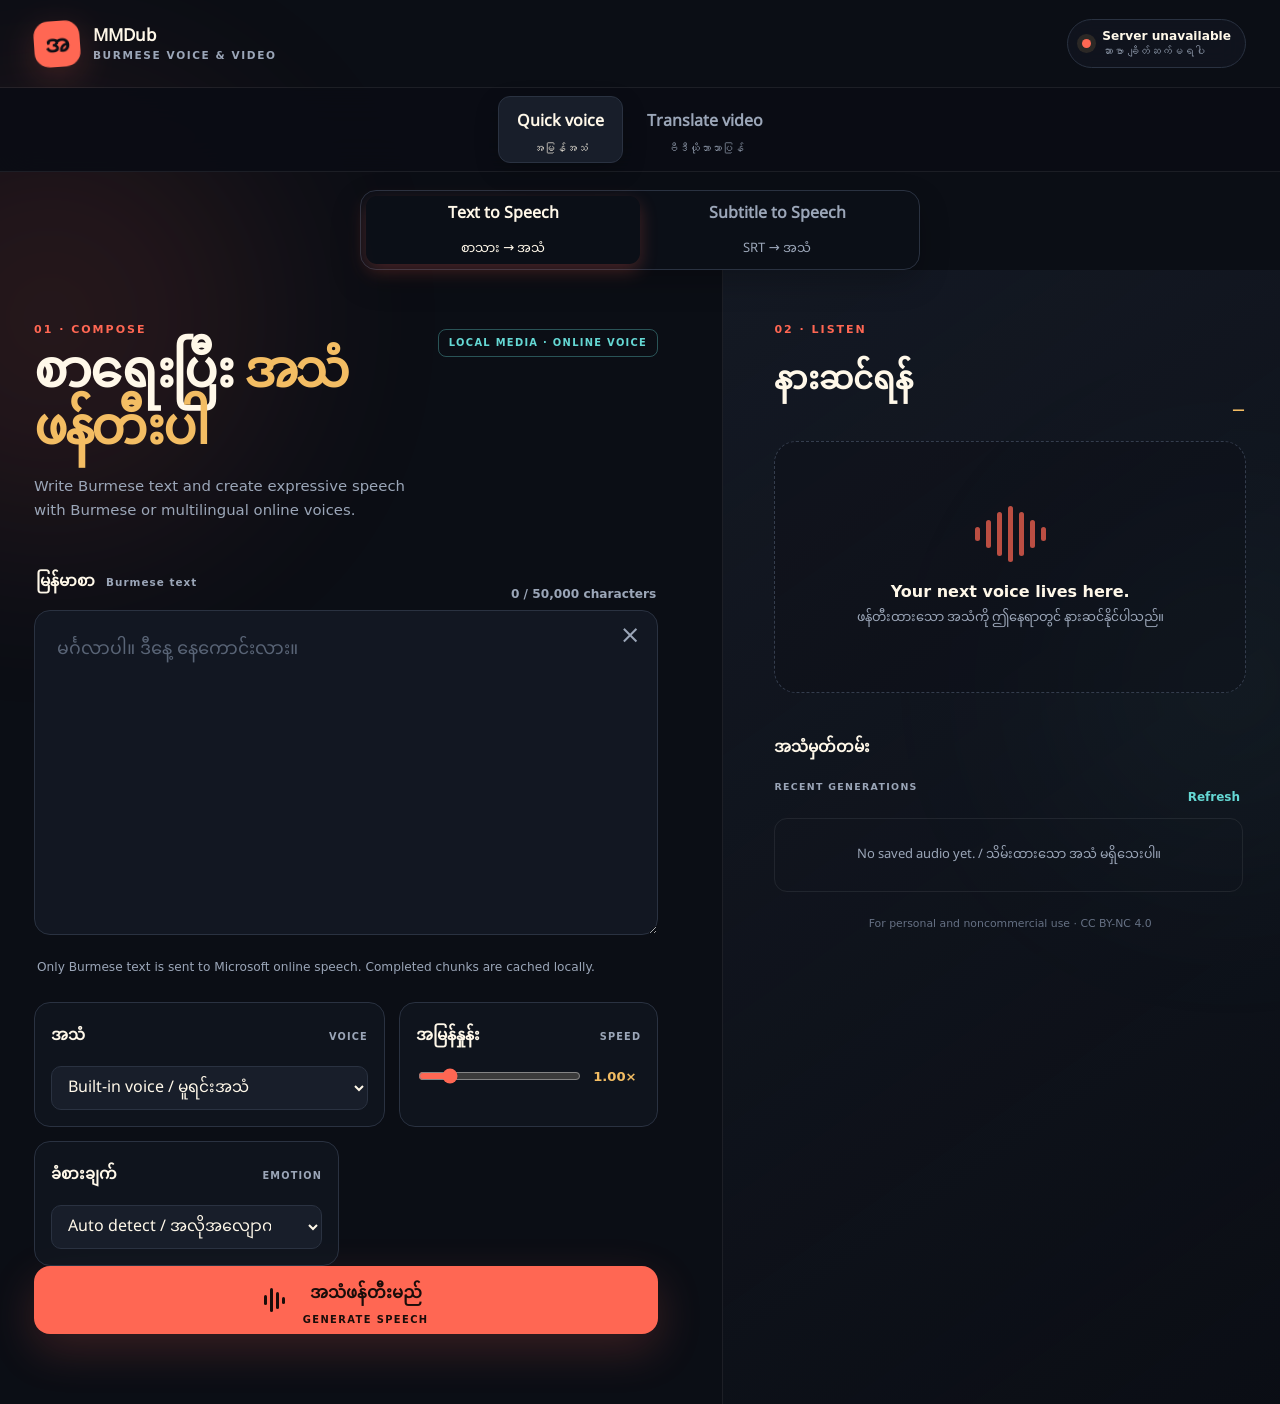
==== static/index.html @ 7c292649 "Add MMDub video workflow and completed export deletion" ====
<!doctype html>
<html lang="en">
<head>
  <meta charset="utf-8">
  <meta name="viewport" content="width=device-width, initial-scale=1">
  <meta name="description" content="MMDub: a private, local Burmese voice and video dubbing studio.">
  <title>MMDub · Burmese Voice & Video Studio</title>
  <link rel="icon" type="image/svg+xml" href="data:image/svg+xml,%3Csvg xmlns='http://www.w3.org/2000/svg' viewBox='0 0 64 64'%3E%3Crect width='64' height='64' rx='15' fill='%230d1018'/%3E%3Ccircle cx='32' cy='32' r='20' fill='%23ff6651'/%3E%3Cpath d='M22 32h4m4-10v20m6-15v10m6-7v4' stroke='%23fff7e8' stroke-width='4' stroke-linecap='round'/%3E%3C/svg%3E">
  <link rel="stylesheet" href="/static/styles.css">
  <script src="/static/app.js" defer></script>
</head>
<body>
  <div class="ambient ambient-a"></div>
  <div class="ambient ambient-b"></div>
  <header class="topbar">
    <a class="brand" href="/" aria-label="MMDub home">
      <span class="brand-mark" aria-hidden="true">အ</span>
      <span><strong>MMDub</strong><small>BURMESE VOICE &amp; VIDEO</small></span>
    </a>
    <div id="modelStatus" class="model-status" role="status" aria-live="polite">
      <span class="status-pulse"></span>
      <span><strong>Checking model</strong><small>မော်ဒယ် စစ်ဆေးနေသည်</small></span>
    </div>
  </header>

  <nav class="mode-tabs" aria-label="Studio mode">
    <button id="quickTab" class="active" type="button" aria-selected="true">Quick voice <small>အမြန်အသံ</small></button>
    <button id="videoTab" type="button" aria-selected="false">Translate video <small>ဗီဒီယိုဘာသာပြန်</small></button>
  </nav>

  <div id="voiceModeSwitch" class="voice-mode-switch" role="tablist" aria-label="Quick voice input mode">
    <button id="ttsModeButton" class="active" type="button" role="tab" aria-selected="true">Text to Speech <small>စာသား → အသံ</small></button>
    <button id="subtitleTab" type="button" role="tab" aria-selected="false">Subtitle to Speech <small>SRT → အသံ</small></button>
  </div>

  <main id="quickStudio" class="studio-view">
    <section id="runtimePanel" class="runtime-panel" hidden aria-live="polite">
      <div class="runtime-copy">
        <span class="runtime-symbol" aria-hidden="true">↓</span>
        <div>
          <strong id="runtimeTitle">Finish first-time setup</strong>
          <p id="runtimeMessage">Install the local GPU runtime and Burmese model. This only happens once.</p>
          <small id="runtimeProgress"></small>
        </div>
      </div>
      <button id="installRuntime" type="button">Finish setup / တပ်ဆင်မည်</button>
    </section>
    <section class="composer-panel" aria-labelledby="composeTitle">
      <div class="section-heading">
        <div>
          <p class="eyebrow">01 · COMPOSE</p>
          <h1 id="composeTitle">စာရေးပြီး <em>အသံဖန်တီးပါ</em></h1>
          <p>Write Burmese text and create expressive speech with Burmese or multilingual online voices.</p>
        </div>
        <span class="private-badge">LOCAL MEDIA · ONLINE VOICE</span>
      </div>

      <label class="field-label" for="ttsText">
        <span>မြန်မာစာ <small>Burmese text</small></span>
        <span id="textCount" class="count">0 / 50,000 characters</span>
      </label>
      <div class="text-shell">
        <textarea id="ttsText" rows="8" maxlength="50000" spellcheck="false" placeholder="မင်္ဂလာပါ။ ဒီနေ့ နေကောင်းလား။"></textarea>
        <button id="clearText" class="icon-button clear-button" type="button" title="Clear text" aria-label="Clear text">×</button>
      </div>
      <p id="textHint" class="field-hint">Only Burmese text is sent to Microsoft online speech. Completed chunks are cached locally.</p>

      <div class="control-grid">
        <div class="control-block voice-control">
          <div class="control-label"><span>အသံ</span><small>VOICE</small></div>
          <div class="select-row">
            <select id="voiceSelect" aria-label="Voice profile">
              <option value="">Built-in voice / မူရင်းအသံ</option>
            </select>
            <button id="deleteVoice" hidden type="button" disabled></button>
            <button id="manageStyles" hidden type="button" disabled></button>
            <button id="openVoiceDialog" hidden type="button"></button>
          </div>
        </div>

        <div class="control-block">
          <div class="control-label"><span>အမြန်နှုန်း</span><small>SPEED</small></div>
          <div class="range-row">
            <input id="speed" type="range" min="0.8" max="2" value="1" step="0.05" aria-label="Speech speed">
            <output id="speedValue" for="speed">1.00×</output>
          </div>
        </div>
      </div>
      <div id="quickAnalysis" class="quick-analysis" hidden aria-live="polite"></div>

      <div class="emotion-controls">
        <div class="control-block">
          <div class="control-label"><span>ခံစားချက်</span><small>EMOTION</small></div>
          <select id="quickEmotionMode" aria-label="Emotion mode">
            <option value="auto" selected>Auto detect / အလိုအလျောက်</option>
            <option value="off">Neutral / ပုံမှန်</option>
            <option value="manual">Choose style / ကိုယ်တိုင်ရွေး</option>
          </select>
        </div>
        <div id="quickStyleBlock" class="control-block" hidden>
          <div class="control-label"><span>ပြောဟန်</span><small>VOICE STYLE</small></div>
          <select id="quickStyle" aria-label="Voice style"></select>
        </div>
      </div>

      <fieldset class="quality-fieldset" hidden>
        <legend>အသံအရည်အသွေး <small>QUALITY</small></legend>
        <div class="segmented" role="radiogroup" aria-label="Generation quality">
          <label><input type="radio" name="quality" value="turbo"><span><b>Turbo</b><small>၂× render</small></span></label>
          <label><input type="radio" name="quality" value="fast"><span><b>Fast</b><small>မြန်</small></span></label>
          <label><input type="radio" name="quality" value="balanced" checked><span><b>Balanced</b><small>မျှတ</small></span></label>
          <label><input type="radio" name="quality" value="high"><span><b>High</b><small>အကောင်းဆုံး</small></span></label>
        </div>
      </fieldset>

      <button id="generateButton" class="generate-button" type="button">
        <span class="generate-icon" aria-hidden="true"><i></i><i></i><i></i><i></i></span>
        <span><strong>အသံဖန်တီးမည်</strong><small>GENERATE SPEECH</small></span>
      </button>
      <div id="generationProgress" class="progress-card" hidden aria-live="polite">
        <div class="progress-copy"><span id="progressMessage">Preparing…</span><strong id="progressPercent">0%</strong></div>
        <div class="progress-track"><span id="progressBar"></span></div>
      </div>
      <div id="formError" class="inline-error" hidden role="alert"></div>
    </section>

    <aside class="output-panel" aria-labelledby="outputTitle">
      <div class="output-head">
        <div><p class="eyebrow">02 · LISTEN</p><h2 id="outputTitle">နားဆင်ရန်</h2></div>
        <span id="outputDuration" class="duration">—</span>
      </div>

      <div id="emptyOutput" class="empty-output">
        <div class="empty-wave" aria-hidden="true"><i></i><i></i><i></i><i></i><i></i><i></i><i></i></div>
        <strong>Your next voice lives here.</strong>
        <span>ဖန်တီးထားသော အသံကို ဤနေရာတွင် နားဆင်နိုင်ပါသည်။</span>
      </div>

      <div id="currentOutput" class="current-output" hidden>
        <div class="now-playing">
          <span>NOW PLAYING</span>
          <strong id="currentVoice">Built-in voice</strong>
          <p id="currentText"></p>
        </div>
        <audio id="audioPlayer" controls preload="metadata"></audio>
        <a id="downloadCurrent" class="download-button" href="#" download>
          <span>Download WAV</span><small>WAV ဖိုင် သိမ်းမည်</small>
        </a>
      </div>

      <div class="library-head">
        <div><h3>အသံမှတ်တမ်း</h3><span>RECENT GENERATIONS</span></div>
        <button id="refreshLibrary" class="text-button" type="button">Refresh</button>
      </div>
      <div id="libraryList" class="library-list" aria-live="polite">
        <div class="library-empty">No saved audio yet. / သိမ်းထားသော အသံ မရှိသေးပါ။</div>
      </div>
      <p class="license-note">For personal and noncommercial use · CC BY-NC 4.0</p>
    </aside>
  </main>

  <section id="subtitleStudio" class="subtitle-studio studio-view" hidden>
    <section class="subtitle-input-panel" aria-labelledby="subtitleTitle">
      <div class="section-heading"><div><p class="eyebrow">SUBTITLE TO SPEECH</p><h1 id="subtitleTitle">SRT စာတန်းကို <em>အသံပြောင်းပါ</em></h1><p>Paste or import Burmese subtitles. The narration follows every cue's original timestamp.</p></div><span class="private-badge">SRT STAYS LOCAL</span></div>
      <label class="srt-upload" for="subtitleFile"><input id="subtitleFile" type="file" accept=".srt,application/x-subrip,text/plain"><strong>Import an SRT file</strong><small>UTF-8 · maximum 50 minutes</small></label>
      <label class="field-label" for="subtitleText"><span>SRT subtitles <small>စာတန်း</small></span><span id="subtitleCount" class="count">0 cues</span></label>
      <textarea id="subtitleText" rows="15" spellcheck="false" placeholder="1&#10;00:00:00,000 --> 00:00:03,000&#10;မင်္ဂလာပါ။"></textarea>
      <p class="field-hint">If narration is longer than its timestamp window, it is carefully sped up and listed as a timing warning.</p>
      <div class="subtitle-controls">
        <label>Voice<select id="subtitleVoice"></select></label>
        <label>Speed<input id="subtitleSpeed" type="number" min=".8" max="2" step=".05" value="1"></label>
        <label>Delivery<select id="subtitleEmotion"><option value="auto">Auto expressive</option><option value="off">Neutral</option><option value="manual">Choose style</option></select></label>
        <label id="subtitleStyleWrap" hidden>Style<select id="subtitleStyle"></select></label>
      </div>
      <div id="subtitleError" class="inline-error" hidden role="alert"></div>
      <button id="generateSubtitle" class="generate-button" type="button"><span class="generate-icon" aria-hidden="true"><i></i><i></i><i></i><i></i></span><span><strong>Generate timed narration</strong><small>SRT အချိန်အတိုင်း အသံဖန်တီးမည်</small></span></button>
    </section>
    <aside class="subtitle-output-panel" aria-labelledby="subtitleOutputTitle">
      <div class="output-head"><div><p class="eyebrow">TIMED OUTPUT</p><h2 id="subtitleOutputTitle">နားဆင်ရန်</h2></div><strong id="subtitleProgressPercent">0%</strong></div>
      <div id="subtitleEmpty" class="empty-output"><strong>Your synchronized narration appears here.</strong><span>အသံနှင့် SRT ဖိုင်ကို နားဆင်ပြီး သိမ်းနိုင်ပါသည်။</span></div>
      <div id="subtitleProgress" class="progress-card" hidden aria-live="polite"><div class="progress-copy"><span id="subtitleProgressMessage">Preparing…</span><strong id="subtitleProgressFraction">0 / 0</strong></div><div class="progress-track"><span id="subtitleProgressBar"></span></div></div>
      <div id="subtitleResult" class="current-output" hidden>
        <audio id="subtitleAudio" controls preload="metadata"></audio>
        <div id="subtitleWarnings" class="subtitle-warnings" hidden></div>
        <a id="downloadSubtitleAudio" class="download-button" href="#" download>Download timed WAV</a>
        <a id="downloadSubtitleSrt" class="secondary-button subtitle-download" href="#" download>Download original SRT</a>
      </div>
    </aside>
  </section>

  <section id="projectStudio" class="project-studio studio-view" hidden>
    <header class="project-toolbar">
      <div>
        <p class="eyebrow">LONG-FORM STUDIO</p>
        <h1>အသံရှည်ကို <em>တည်ငြိမ်စွာ</em> ဖန်တီးပါ</h1>
        <p>Build chapters, review the emotion map, and safely resume long renders.</p>
      </div>
      <div class="project-picker">
        <label for="projectSelect">Project / ပရောဂျက်</label>
        <div>
          <select id="projectSelect"><option value="">No project yet</option></select>
          <button id="newProject" class="primary-button" type="button">New</button>
          <button id="deleteProject" class="square-button muted-square" type="button" aria-label="Delete project" disabled>×</button>
        </div>
      </div>
    </header>

    <div id="projectEmpty" class="project-empty">
      <span class="empty-wave" aria-hidden="true"><i></i><i></i><i></i><i></i><i></i></span>
      <h2>Start a long-form narration</h2>
      <p>Create a project to organize chapters, emotion, and resumable rendering.</p>
      <button id="emptyNewProject" class="primary-button" type="button">Create project / ပရောဂျက်အသစ်</button>
    </div>

    <div id="projectWorkspace" class="project-workspace" hidden>
      <section class="script-workbench" aria-labelledby="scriptTitle">
        <div class="workbench-head">
          <div><p class="eyebrow">01 · SCRIPT</p><h2 id="scriptTitle">Chapters</h2></div>
          <span id="projectCount" class="count">0 / 50,000 syllables</span>
        </div>
        <label class="stacked-label">Project title
          <input id="projectTitle" maxlength="80">
        </label>
        <div class="project-settings">
          <label>Voice<select id="projectVoice"></select></label>
          <label>Delivery<select id="deliveryMode">
            <option value="consistent">Consistent narration</option>
            <option value="conversational">Conversational</option>
            <option value="dramatic">Dramatic</option>
          </select></label>
          <label>Quality<select id="projectQuality">
            <option value="turbo">Turbo · ~2× render</option>
            <option value="fast">Fast</option>
            <option value="balanced">Balanced</option>
            <option value="high">High</option>
          </select></label>
          <label>Speed<input id="projectSpeed" type="number" min=".8" max="2" step=".05" value="1"></label>
        </div>
        <label class="intensity-label">Emotion intensity <output id="intensityValue">35%</output>
          <input id="emotionIntensity" type="range" min="0" max="1" step=".05" value=".35">
        </label>
        <div id="chaptersEditor" class="chapters-editor"></div>
        <div class="chapter-actions">
          <button id="addChapter" class="secondary-button" type="button">+ Add chapter</button>
          <label class="secondary-button file-button">Import TXT<input id="projectFile" type="file" accept=".txt,text/plain"></label>
        </div>
        <div id="projectError" class="inline-error" hidden role="alert"></div>
        <div class="project-primary-actions">
          <button id="saveProject" class="secondary-button" type="button">Save draft</button>
          <button id="analyzeProject" class="primary-button" type="button">Analyze emotion / ခံစားချက်စစ်မည်</button>
        </div>
      </section>

      <aside class="performance-workbench" aria-labelledby="performanceTitle">
        <div class="workbench-head">
          <div><p class="eyebrow">02 · PERFORMANCE</p><h2 id="performanceTitle">Emotion map</h2></div>
          <span id="analyzerBadge" class="analyzer-badge">Not analyzed</span>
        </div>
        <div id="missingStyles" class="style-notice" hidden></div>
        <div id="segmentsList" class="segments-list">
          <div class="performance-empty">Analyze the script to preview how every sentence will be spoken.</div>
        </div>
        <section class="render-dock">
          <div class="render-summary">
            <span>ESTIMATED VOICE</span>
            <strong id="estimatedDuration">00:00</strong>
          </div>
          <button id="renderProject" class="generate-button" type="button">
            <span class="generate-icon" aria-hidden="true"><i></i><i></i><i></i><i></i></span>
            <span><strong>Render narration</strong><small>အသံရှည် ဖန်တီးမည်</small></span>
          </button>
          <div id="renderProgress" class="progress-card" hidden aria-live="polite">
            <div class="progress-copy"><span id="renderMessage">Preparing…</span><strong id="renderPercent">0%</strong></div>
            <div class="progress-track"><span id="renderBar"></span></div>
            <div class="render-controls">
              <button id="pauseRender" type="button">Pause</button>
              <button id="resumeRender" type="button" hidden>Resume</button>
              <button id="cancelRender" type="button">Cancel</button>
            </div>
          </div>
          <div id="renderResult" class="render-result" hidden>
            <audio id="projectAudio" controls preload="metadata"></audio>
            <a id="downloadProject" class="download-button" href="#" download>Download combined WAV</a>
            <div id="chapterDownloads" class="chapter-downloads"></div>
          </div>
        </section>
      </aside>
    </div>
  </section>

  <section id="videoStudio" class="video-studio studio-view" hidden>
    <header class="project-toolbar video-hero">
      <div><p class="eyebrow">ANY LANGUAGE → BURMESE</p><h1>Link, translate, and <em>keep 1× video</em></h1><p>Upload a video or paste a RedNote link. Available subtitles are reused; otherwise fast local transcription detects the language automatically.</p></div>
      <div class="privacy-stack"><span class="private-badge">VIDEO STAYS LOCAL</span><button id="openGeminiKeys" class="secondary-button" type="button">Translation keys</button></div>
    </header>

    <ol class="video-steps" aria-label="Dubbing workflow">
      <li data-step="source" class="active"><b>1</b><span>Source<small>Upload or RedNote</small></span></li>
      <li data-step="translation"><b>2</b><span>Translate<small>Review Burmese</small></span></li>
      <li data-step="voice"><b>3</b><span>Voice &amp; sync<small>Online Nilar or Thiha</small></span></li>
      <li data-step="complete"><b>4</b><span>Export<small>MP4 + captions</small></span></li>
    </ol>

    <div class="video-layout">
      <section class="video-source-card">
        <div class="workbench-head"><div><p class="eyebrow">SOURCE &amp; DELIVERY</p><h2>New dub</h2></div><span id="geminiBadge" class="analyzer-badge">Keys not set</span></div>
        <div class="source-mode-switch" role="tablist" aria-label="Video source">
          <button id="uploadSourceMode" class="active" type="button" role="tab" aria-selected="true">Upload file</button>
          <button id="rednoteSourceMode" type="button" role="tab" aria-selected="false">RedNote link</button>
        </div>
        <div id="uploadSourcePanel">
        <label id="videoDropZone" class="video-drop" for="videoFiles">
          <input id="videoFiles" type="file" accept="video/mp4,video/quicktime,video/x-matroska,video/webm,.mp4,.mov,.mkv,.webm" multiple>
          <span class="upload-glyph" aria-hidden="true">＋</span><strong>Choose or drop videos</strong><small>MP4, MOV, MKV, WebM · processed one at a time</small>
        </label>
        <div id="videoFileList" class="selected-videos"><span>No video selected.</span></div>
        </div>
        <div id="rednoteSourcePanel" class="rednote-source" hidden>
          <label>RedNote / Xiaohongshu share link<input id="rednoteUrl" type="text" inputmode="url" placeholder="Paste the link or the complete copied share message" autocomplete="off"></label>
          <div class="rednote-quality"><strong>Best available quality</strong><span>H.264 MP4 preferred · interrupted downloads resume</span></div>
          <label class="permission-check"><input id="rednotePermission" type="checkbox"><span>I have permission to download and repurpose this video.</span></label>
          <p class="field-hint">You can paste the entire message from RedNote’s Share button. The link is encrypted for resume. The app tries anonymous access, then your signed-in Chrome or Edge session without copying browser cookies.</p>
        </div>
        <fieldset class="translation-choice">
          <legend>How should the Burmese translation be added?</legend>
          <label><input type="radio" name="videoTranslationMode" value="manual" checked><span><strong>Manual SRT</strong><small>Fastest handoff · copy transcript and import your translation</small></span></label>
          <label><input type="radio" name="videoTranslationMode" value="gemini"><span><strong>Gemini automatic</strong><small>Send transcript text to your saved Gemini key</small></span></label>
        </fieldset>
        <div class="video-settings-grid">
          <label>Voice<select id="videoVoice"></select></label>
          <label hidden>Quality<select id="videoQuality"><option value="balanced">Online</option></select></label>
          <label>Speech speed<input id="videoSpeed" type="number" min=".8" max="2" step=".05" value="1"></label>
          <label>Delivery<select id="videoDelivery"><option value="consistent">Consistent narration</option><option value="conversational">Conversational</option><option value="dramatic">Dramatic</option></select></label>
          <label>Output frame<select id="videoRatio"><option value="original">Original</option><option value="16:9">16:9 landscape</option><option value="9:16">9:16 vertical</option><option value="1:1">1:1 square</option></select></label>
          <label>Framing<select id="videoFill"><option value="fit">Fit · keep everything</option><option value="fill">Fill · crop edges</option></select></label>
          <label class="check-setting"><input id="mirrorOnImport" type="checkbox" checked><span>Mirror horizontally before review<small>Preview and export orientation; original file stays intact.</small></span></label>
        </div>
        <div class="video-experience-row">
          <p><strong>Natural spoken Burmese</strong><small>Manual SRT is private and fastest; Gemini can optionally adapt conversation, explanation, news, or storytelling.</small></p>
          <label class="sound-toggle"><input id="completionSound" type="checkbox" checked><span>Completion sound<small>Review + export alerts</small></span></label>
        </div>
        <details class="video-note"><summary>How privacy and online voice work</summary><p>Video and source audio stay on this computer. Manual SRT mode sends no transcript anywhere. Gemini mode sends transcript text to Gemini. After approval, only Burmese narration text is sent to Microsoft online speech.</p></details>
        <div id="videoError" class="inline-error" hidden role="alert"></div>
        <button id="startVideoDub" class="generate-button" type="button"><span class="generate-icon" aria-hidden="true"><i></i><i></i><i></i><i></i></span><span><strong>Translate videos</strong><small>စာတန်းထုတ်ပြီး ဘာသာပြန်မည်</small></span></button>
      </section>

      <section class="video-work-card">
        <div class="workbench-head"><div><p class="eyebrow">QUEUE &amp; REVIEW</p><h2>Your videos</h2><p id="videoQueueSummary" class="muted">Downloads and transcription can run in parallel.</p></div><select id="videoJobSelect"><option value="">No jobs yet</option></select></div>
        <div id="videoEmpty" class="performance-empty">Upload a video to begin. You can leave the studio open while the queue works.</div>
        <div id="videoJobView" hidden>
          <div class="video-job-head"><div><span id="videoJobState">WAITING</span><h3 id="videoJobTitle">Video</h3></div><strong id="videoJobPercent">0%</strong></div>
          <div class="progress-track"><span id="videoJobBar"></span></div>
          <p id="videoJobMessage" class="field-hint"></p>
          <section id="videoFailure" class="video-failure" hidden role="alert" aria-labelledby="videoFailureTitle">
            <div class="failure-mark" aria-hidden="true">!</div>
            <div><p class="eyebrow">EXPORT NEEDS ATTENTION</p><h3 id="videoFailureTitle">Export could not finish</h3><p id="videoFailureMessage"></p><small>Your transcript, Burmese translation, narration clips, and edit settings remain saved.</small></div>
          </section>
          <div id="videoActivity" class="video-activity" hidden aria-live="polite" aria-busy="true">
            <div class="activity-head"><span class="activity-spinner" aria-hidden="true"></span><div><strong id="videoActivityTitle">Working on your video</strong><small id="videoElapsed">Elapsed 0:00</small></div></div>
            <div class="activity-stages" aria-label="Processing stages"><span data-activity-stage="download">Download</span><span data-activity-stage="transcription">Source transcript</span><span data-activity-stage="translation">Burmese translation</span><span data-activity-stage="voice">Voice generation</span><span data-activity-stage="smart_sync">Fixed timing · video 1×</span></div>
            <div id="videoLiveSegments" class="live-segments"></div>
          </div>
          <div id="videoActiveActions" class="recovery-actions" hidden><button id="pauseVideo" class="secondary-button" type="button">Pause after this step</button><button id="cancelVideo" class="secondary-button" type="button">Cancel</button></div>
          <div id="videoRecovery" class="recovery-actions" hidden><button id="retryVideo" class="primary-button" type="button">Retry / Resume</button><button id="deleteVideo" class="secondary-button" type="button">Delete</button></div>
          <section id="manualTranslation" class="manual-translation" hidden aria-labelledby="manualTranslationTitle">
            <div class="manual-heading"><div><p class="eyebrow">TRANSLATION HANDOFF</p><h3 id="manualTranslationTitle">Add your Burmese SRT</h3><p>The source timestamps are the sync contract. Translate the text, keep every cue number, then paste or import the completed SRT.</p></div><span id="manualExpected" class="count">0 cues</span></div>
            <div class="transcript-actions">
              <button id="copySourceTranscript" class="secondary-button" type="button">Copy numbered transcript</button>
              <button id="copySourceSrt" class="secondary-button" type="button">Copy SRT template</button>
              <a id="downloadSourceSrt" class="secondary-button" href="#" download>Download source SRT</a>
            </div>
            <div class="manual-import">
              <label class="file-button secondary-button">Choose Burmese SRT<input id="manualSrtFile" type="file" accept=".srt,application/x-subrip,text/plain"></label>
              <label for="manualSrtText">Paste translated Burmese SRT</label>
              <textarea id="manualSrtText" spellcheck="false" placeholder="1&#10;00:00:00,000 --> 00:00:03,200&#10;မြန်မာဘာသာပြန်စာ…"></textarea>
              <div class="manual-validation"><span id="manualSrtCount">0 cues found</span><span id="manualSrtStatus">Waiting for SRT</span></div>
              <div id="manualSrtError" class="inline-error" hidden role="alert"></div>
              <button id="importManualSrt" class="primary-button" type="button">Import SRT &amp; open editor</button>
            </div>
            <button id="switchManual" class="text-button" type="button" hidden>Continue with manual SRT</button>
          </section>
          <div id="videoReview" hidden>
            <div class="review-heading"><div><h3>Scene editor</h3><p>Preview and adjust picture, translation, delivery, captions, and ambience before export.</p></div><div class="review-heading-actions"><button id="replaceWithSrt" class="secondary-button" type="button">Replace with SRT</button><span id="videoSegmentCount" class="count"></span></div></div>
            <div class="editor-toolbar" role="toolbar" aria-label="Editor actions">
              <button id="editorUndo" type="button">Undo</button><button id="editorRedo" type="button">Redo</button>
              <button id="previewTimeline" type="button">Preview all</button><button id="addCaptionCue" type="button">Add timed sentence</button><span id="editSaveState" role="status">Saved</span>
            </div>
            <div class="editor-preview"><video id="sourcePreview" controls preload="metadata"></video><div id="blurPreview" class="blur-preview" tabindex="0" aria-label="Original subtitle blur region"></div><div id="captionPreview" class="caption-preview" tabindex="0"><span class="caption-burmese"></span><span class="caption-original"></span></div></div>
            <div id="sceneTimeline" class="scene-timeline" aria-live="polite"><span class="timeline-range"></span><strong>Select a scene to inspect its cue</strong></div>
            <div class="mix-settings">
              <input id="captionBurn" type="checkbox" hidden aria-hidden="true">
              <label><input id="mirrorHorizontal" type="checkbox"> Mirror picture left to right</label>
              <label>One voice for this video <select id="reviewVideoVoice"></select></label>
              <label>Original ambience <input id="originalAudioVolume" type="range" min="0" max="1" step=".05" value=".12"><output id="originalAudioValue">12%</output></label>
              <label><input id="audioDucking" type="checkbox" checked> Duck under narration</label>
              <label>Myanmar font <select id="captionFont"><option value="Noto Sans Myanmar">Noto Sans Myanmar</option><option value="Padauk">Padauk</option><option value="Pyidaungsu">Pyidaungsu</option><option value="TharLon">TharLon</option><option value="Myanmar Sans Pro">Myanmar Sans Pro</option></select></label>
              <label>Font size <span class="inline-control"><input id="captionSize" type="range" min="20" max="120" step="1" value="44"><output id="captionSizeValue">44</output></span></label>
              <label>Text color <input id="captionColor" type="color" value="#ffffff"></label>
              <label>Subtitle length <select id="captionSplit"><option value="short">Short · recommended</option><option value="balanced">Medium</option><option value="full">Full sentence</option></select><small>Only changes caption cards, not narration.</small></label>
              <label>Position <select id="captionPosition"><option value="lower">Lower safe area</option><option value="center">Center</option><option value="upper">Upper safe area</option><option value="custom">Custom position</option></select></label>
              <label>X position <input id="captionX" type="range" min=".05" max=".95" step=".01" value=".5"></label>
              <label>Y position <input id="captionY" type="range" min=".05" max=".95" step=".01" value=".9"></label>
            </div>
            <fieldset class="export-mode-picker">
              <legend>Choose what to export</legend>
              <label><input type="radio" name="videoExportMode" value="voiceover_captions" checked><span><strong>Voice-over + captions</strong><small>Burmese narration, quiet ambience, and styled subtitles</small></span></label>
              <label><input type="radio" name="videoExportMode" value="voiceover_only"><span><strong>Voice-over only</strong><small>Narration and ambience without burned subtitles</small></span></label>
              <label><input type="radio" name="videoExportMode" value="subtitles_only"><span><strong>Subtitles only</strong><small>Keep original audio and skip online voice generation</small></span></label>
            </fieldset>
            <div id="exportCheckpoint" class="export-checkpoint" hidden aria-live="polite"></div>
            <section class="blur-controls" aria-labelledby="blurTitle">
              <div><p class="eyebrow">ORIGINAL SUBTITLE</p><h3 id="blurTitle">Blur source captions</h3><span id="blurConfidence" class="field-hint">Detection pending</span></div>
              <label><input id="blurEnabled" type="checkbox"> Enable blur</label>
              <label>X <input id="blurX" type="number" min="0" max="1" step=".01"></label>
              <label>Y <input id="blurY" type="number" min="0" max="1" step=".01"></label>
              <label>Width <input id="blurWidth" type="number" min=".02" max="1" step=".01"></label>
              <label>Height <input id="blurHeight" type="number" min=".02" max="1" step=".01"></label>
              <label>Strength <input id="blurStrength" type="range" min="2" max="40" step="1"></label>
              <button id="redetectBlur" type="button">Detect again</button>
            </section>
            <div id="videoSegments" class="video-segments"></div>
            <button id="renderVideo" class="generate-button" type="button"><span class="generate-icon" aria-hidden="true"><i></i><i></i><i></i><i></i></span><span><strong>Export approved video</strong><small>အသံဖန်တီးပြီး ပုံနှင့်ညှိမည်</small></span></button>
          </div>
          <div id="videoResult" class="video-result" hidden>
            <video id="dubbedVideo" controls preload="metadata"></video>
            <div class="video-result-actions">
              <button id="editAgain" class="secondary-button" type="button">Edit again</button>
              <a id="downloadDubbedVideo" class="download-button" href="#" download>Download Burmese MP4</a>
              <button id="deleteCompletedVideo" class="danger-button" type="button">Delete video</button>
            </div>
            <p class="field-hint">Delete removes this finished video, its source file, previews, subtitles, and local project data. Download anything you want to keep first.</p>
            <div class="artifact-links"><a data-artifact="audio" href="#">Narration WAV</a><a data-artifact="burmese" href="#">Burmese TXT</a><a data-artifact="english" href="#">Source transcript</a><a data-artifact="srt" href="#">Burmese SRT</a><a data-artifact="plan" href="#">Sync plan</a></div>
          </div>
        </div>
      </section>
    </div>
  </section>

  <section id="batchStudio" class="batch-studio studio-view" hidden>
    <header class="project-toolbar">
      <div><p class="eyebrow">VIDEO VOICEOVER QUEUE</p><h1>ဗီဒီယိုများအတွက် <em>အသံတန်းစီ</em></h1><p>Add many scripts, assign a voice to each, and let the GPU render them one at a time.</p></div>
      <button id="newBatch" class="primary-button" type="button">+ New batch</button>
    </header>
    <div class="batch-layout">
      <section class="script-workbench">
        <div class="workbench-head"><div><p class="eyebrow">01 · ADD SCRIPTS</p><h2>Video list</h2></div><span id="batchCount" class="count">0 videos</span></div>
        <label class="stacked-label">Batch title<input id="batchTitle" maxlength="80" value="My video voiceovers"></label>
        <div class="batch-imports">
          <label class="secondary-button file-button">Add TXT files<input id="batchFiles" type="file" accept=".txt,text/plain" multiple></label>
          <label class="secondary-button file-button">Import CSV<input id="batchCsv" type="file" accept=".csv,text/csv"></label>
          <button id="addBatchItem" class="secondary-button" type="button">+ Blank script</button>
        </div>
        <p class="field-hint">CSV columns: video_name, script, voice, speed, quality, delivery</p>
        <div id="batchItems" class="batch-items"></div>
        <div id="batchError" class="inline-error" hidden role="alert"></div>
        <button id="startBatch" class="generate-button" type="button"><span class="generate-icon"><i></i><i></i><i></i><i></i></span><span><strong>Start batch</strong><small>တစ်ခုပြီးတစ်ခု ဖန်တီးမည်</small></span></button>
      </section>
      <aside class="performance-workbench">
        <div class="workbench-head"><div><p class="eyebrow">02 · QUEUE</p><h2>Progress</h2></div><select id="batchSelect"><option value="">Recent batches</option></select></div>
        <div id="batchEmpty" class="performance-empty">Add scripts or choose a recent batch.</div>
        <div id="batchProgress" hidden>
          <div class="render-summary"><span id="batchState">WAITING</span><strong id="batchFraction">0 / 0</strong></div>
          <div class="progress-track"><span id="batchBar"></span></div>
          <p id="batchMessage" class="field-hint"></p>
          <div class="render-controls"><button id="pauseBatch" type="button">Pause</button><button id="resumeBatch" type="button">Resume</button><button id="cancelBatch" type="button">Cancel</button><button id="retryBatch" type="button">Retry failed</button></div>
          <div id="batchResults" class="batch-results"></div>
          <a id="downloadBatch" class="download-button" href="#" download>Download completed WAVs (.zip)</a>
        </div>
      </aside>
    </div>
  </section>

  <dialog id="voiceDialog">
    <form id="voiceForm" method="dialog">
      <div class="dialog-head">
        <div><p class="eyebrow">VOICE PROFILE</p><h2>ကိုယ်ပိုင်အသံ ထည့်မည်</h2><p>Add a 3–5 second voice reference and its exact Burmese transcript.</p></div>
        <button id="closeVoiceDialog" class="icon-button" type="button" aria-label="Close">×</button>
      </div>

      <label class="stacked-label">Profile name / အသံအမည်
        <input id="voiceName" name="name" maxlength="40" required placeholder="My voice">
      </label>
      <label class="stacked-label">Exact transcript / ပြောထားသော စာသားအတိအကျ
        <textarea id="voiceTranscript" name="transcript" rows="3" required placeholder="ကျွန်တော် မောင်မောင်ပါ။"></textarea>
      </label>

      <div class="audio-source-tabs" role="tablist" aria-label="Reference audio source">
        <button id="uploadTab" class="active" type="button" role="tab" aria-selected="true">Upload WAV</button>
        <button id="recordTab" type="button" role="tab" aria-selected="false">Record microphone</button>
      </div>
      <div id="uploadPanel" class="audio-panel">
        <label class="drop-zone" for="voiceFile">
          <input id="voiceFile" type="file" accept="audio/wav,.wav">
          <span class="upload-glyph">＋</span>
          <strong id="fileLabel">Choose a WAV file</strong>
          <small>Mono or stereo · up to 15 seconds · 20 MB</small>
        </label>
      </div>
      <div id="recordPanel" class="audio-panel" hidden>
        <button id="recordButton" class="record-button" type="button"><span></span><b>Start recording</b></button>
        <div class="record-info"><strong id="recordTimer">00:00</strong><span id="recordState">Microphone stays on this device.</span></div>
        <audio id="recordPreview" controls hidden></audio>
      </div>

      <label class="consent-row"><input id="voiceConsent" type="checkbox" required><span>I have permission to use this voice. / ဤအသံကို အသုံးပြုရန် ခွင့်ပြုချက်ရှိပါသည်။</span></label>
      <div id="voiceError" class="inline-error" hidden role="alert"></div>
      <div class="dialog-actions">
        <button id="cancelVoice" class="secondary-button" type="button">Cancel</button>
        <button id="saveVoice" class="primary-button" type="submit">Save voice / အသံသိမ်းမည်</button>
      </div>
    </form>
  </dialog>

  <dialog id="styleDialog">
    <form id="styleForm" method="dialog">
      <div class="dialog-head">
        <div><p class="eyebrow">VOICE EMOTIONS</p><h2>Emotion style clips</h2><p>Record the same voice speaking naturally in each style. Neutral is already saved.</p></div>
        <button id="closeStyleDialog" class="icon-button" type="button" aria-label="Close">×</button>
      </div>
      <div id="savedStyles" class="saved-styles"></div>
      <label class="stacked-label">Style / ပြောဟန်
        <select id="styleName">
          <option value="warm">Warm</option><option value="happy">Happy</option>
          <option value="sad">Sad</option><option value="angry">Angry</option>
          <option value="excited">Excited</option><option value="serious">Serious</option>
          <option value="inquisitive">Inquisitive</option>
        </select>
      </label>
      <label class="stacked-label">Exact transcript
        <textarea id="styleTranscript" rows="3" required></textarea>
      </label>
      <label class="drop-zone compact-drop" for="styleFile">
        <input id="styleFile" type="file" accept="audio/wav,.wav">
        <span class="upload-glyph">＋</span><strong id="styleFileLabel">Choose a 3–5 second WAV</strong>
        <small>Up to 15 seconds · 20 MB</small>
      </label>
      <div class="style-record-row">
        <button id="styleRecord" class="record-button" type="button"><span></span><b>Record instead</b></button>
        <strong id="styleRecordTimer">00:00</strong>
      </div>
      <audio id="stylePreview" controls hidden></audio>
      <div id="styleError" class="inline-error" hidden role="alert"></div>
      <div class="dialog-actions">
        <button id="cancelStyle" class="secondary-button" type="button">Cancel</button>
        <button id="saveStyle" class="primary-button" type="submit">Save style</button>
      </div>
    </form>
  </dialog>

  <dialog id="projectDialog">
    <form id="projectForm" method="dialog">
      <div class="dialog-head">
        <div><p class="eyebrow">NEW PROJECT</p><h2>Start a narration</h2></div>
        <button id="closeProjectDialog" class="icon-button" type="button" aria-label="Close">×</button>
      </div>
      <label class="stacked-label">Project title<input id="newProjectTitle" maxlength="80" required value="My narration"></label>
      <label class="stacked-label">First chapter text<textarea id="newProjectText" rows="7" required placeholder="မြန်မာစာကို ဤနေရာတွင် ထည့်ပါ။"></textarea></label>
      <div id="newProjectError" class="inline-error" hidden role="alert"></div>
      <div class="dialog-actions">
        <button id="cancelProject" class="secondary-button" type="button">Cancel</button>
        <button class="primary-button" type="submit">Create project</button>
      </div>
    </form>
  </dialog>

  <dialog id="geminiDialog">
    <form id="geminiForm" method="dialog">
      <div class="dialog-head"><div><p class="eyebrow">TRANSLATION ACCESS</p><h2>Gemini API keys</h2><p>Keep one key per line. Keys are encrypted for your Windows account and automatically rotate if a key or model fails.</p></div><button id="closeGeminiDialog" class="icon-button" type="button" aria-label="Close">×</button></div>
      <div id="savedKeyStatus" class="key-status">No keys saved.</div>
      <label class="stacked-label">Add or replace keys<textarea id="geminiKeys" rows="7" spellcheck="false" autocomplete="off" placeholder="Paste one key per line"></textarea></label>
      <p class="field-hint">The studio never displays a saved key again. Saving replaces the current encrypted pool.</p>
      <div id="geminiError" class="inline-error" hidden role="alert"></div>
      <div class="dialog-actions"><button id="clearGeminiKeys" class="secondary-button" type="button">Remove saved keys</button><button id="testGeminiKeys" class="secondary-button" type="button">Test saved keys</button><button id="saveGeminiKeys" class="primary-button" type="submit">Encrypt &amp; save</button></div>
    </form>
  </dialog>

  <dialog id="captionCueDialog">
    <form id="captionCueForm" method="dialog">
      <div class="dialog-head"><div><p class="eyebrow">NEW TIMED SENTENCE</p><h2>Add Burmese subtitle cue</h2><p>The video remains at native speed. Narration must fit inside this time range.</p></div><button id="closeCaptionCue" class="dialog-close" type="button">Close</button></div>
      <div class="cue-time-grid"><label>Start time (seconds)<input id="newCueStart" type="number" min="0" step=".01" required></label><label>End time (seconds)<input id="newCueEnd" type="number" min=".01" step=".01" required></label></div>
      <label class="stacked-label">Burmese sentence<textarea id="newCueText" rows="4" maxlength="5000" required></textarea></label>
      <label class="consent-row"><input id="newCueCaptionOnly" type="checkbox"><span>Caption only — do not create narration for this sentence</span></label>
      <div id="newCueError" class="inline-error" hidden role="alert"></div>
      <div class="dialog-actions"><button id="cancelCaptionCue" class="secondary-button" type="button">Cancel</button><button class="primary-button" type="submit">Add timed sentence</button></div>
    </form>
  </dialog>

  <div id="toast" class="toast" hidden role="status" aria-live="polite"></div>
</body>
</html>
---- static/styles.css ----
:root {
  color-scheme: dark;
  --ink: #0b0e15;
  --panel: #121722;
  --panel-2: #181e2a;
  --line: #2a3241;
  --line-soft: rgba(255,255,255,.075);
  --text: #fff8e9;
  --muted: #9ba6b8;
  --accent: #ff6753;
  --accent-dark: #c94132;
  --gold: #f3bd63;
  --cyan: #65d8d4;
  --danger: #ff8c7d;
  --radius: 22px;
  font-family: "Noto Sans Myanmar", "Myanmar Text", "Segoe UI", system-ui, sans-serif;
}

* { box-sizing: border-box; }
html { background: var(--ink); }
body { margin: 0; min-width: 320px; color: var(--text); background: var(--ink); min-height: 100vh; overflow-x: hidden; }
[hidden] { display: none !important; }
button, input, select, textarea { font: inherit; }
button, select, input[type="range"] { cursor: pointer; }
button:focus-visible, input:focus-visible, textarea:focus-visible, select:focus-visible, a:focus-visible { outline: 3px solid var(--cyan); outline-offset: 3px; }

.ambient { position: fixed; z-index: 0; border-radius: 999px; filter: blur(110px); opacity: .12; pointer-events: none; }
.ambient-a { width: 420px; height: 420px; background: var(--accent); left: -160px; top: 12%; }
.ambient-b { width: 360px; height: 360px; background: var(--cyan); right: -130px; bottom: 4%; opacity: .08; }

.topbar { position: relative; z-index: 2; height: 88px; display: flex; align-items: center; justify-content: space-between; max-width: 1480px; margin: 0 auto; padding: 0 34px; border-bottom: 1px solid var(--line-soft); }
.brand { color: var(--text); text-decoration: none; display: flex; align-items: center; gap: 13px; }
.brand-mark { width: 46px; height: 46px; display: grid; place-items: center; border-radius: 15px; color: var(--ink); background: var(--accent); font-size: 1.45rem; font-weight: 800; transform: rotate(-4deg); box-shadow: 0 10px 35px rgba(255,103,83,.2); }
.brand strong { display: block; font-size: 1.05rem; line-height: 1.2; }
.brand small { display: block; margin-top: 3px; color: var(--muted); font: 700 .66rem/1 system-ui, sans-serif; letter-spacing: .15em; }

.model-status { display: flex; align-items: center; gap: 11px; border: 1px solid var(--line); background: rgba(18,23,34,.72); padding: 9px 14px; border-radius: 999px; backdrop-filter: blur(14px); }
.model-status strong, .model-status small { display: block; font-family: system-ui, sans-serif; }
.model-status strong { font-size: .76rem; }
.model-status small { margin-top: 2px; color: var(--muted); font-size: .69rem; }
.status-pulse { width: 9px; height: 9px; border-radius: 50%; background: var(--gold); box-shadow: 0 0 0 5px rgba(243,189,99,.12); animation: pulse 1.8s infinite; }
.model-status.ready .status-pulse { background: var(--cyan); box-shadow: 0 0 0 5px rgba(101,216,212,.12); animation: none; }
.model-status.error .status-pulse { background: var(--accent); }
@keyframes pulse { 50% { transform: scale(.65); opacity: .65; } }

main { position: relative; z-index: 1; display: grid; grid-template-columns: minmax(0, 1.13fr) minmax(390px, .87fr); min-height: calc(100vh - 88px); max-width: 1480px; margin: 0 auto; }
.runtime-panel { grid-column: 1 / -1; display: flex; align-items: center; justify-content: space-between; gap: 24px; margin: 22px 34px 0; padding: 18px 20px; border: 1px solid rgba(243,189,99,.38); border-radius: 16px; background: linear-gradient(100deg, rgba(243,189,99,.11), rgba(18,23,34,.86)); }
.runtime-copy { display: flex; align-items: center; gap: 15px; min-width: 0; }
.runtime-symbol { flex: 0 0 auto; width: 42px; height: 42px; display: grid; place-items: center; border-radius: 12px; color: var(--ink); background: var(--gold); font: 900 1.2rem/1 system-ui, sans-serif; }
.runtime-copy strong, .runtime-copy p, .runtime-copy small { display: block; font-family: system-ui, sans-serif; }
.runtime-copy p { margin: 4px 0 0; color: var(--muted); font-size: .82rem; line-height: 1.45; }
.runtime-copy small { max-width: 680px; margin-top: 5px; overflow: hidden; color: var(--gold); font-size: .72rem; text-overflow: ellipsis; white-space: nowrap; }
.runtime-panel > button { flex: 0 0 auto; min-height: 44px; padding: 0 17px; border: 0; border-radius: 11px; color: var(--ink); background: var(--gold); font-weight: 800; }
.runtime-panel > button:disabled { cursor: wait; opacity: .55; }
.composer-panel { padding: 54px clamp(30px, 5vw, 76px) 70px 34px; border-right: 1px solid var(--line-soft); }
.output-panel { padding: 54px 34px 50px clamp(30px, 4vw, 58px); background: linear-gradient(145deg, rgba(24,30,42,.7), rgba(11,14,21,.3)); }
.section-heading { display: flex; align-items: flex-start; justify-content: space-between; gap: 24px; margin-bottom: 42px; }
.eyebrow { margin: 0 0 12px; color: var(--accent); font: 800 .69rem/1 system-ui, sans-serif; letter-spacing: .18em; }
h1, h2, h3, p { margin-top: 0; }
h1 { max-width: 660px; margin-bottom: 12px; font-size: clamp(2rem, 4vw, 3.7rem); line-height: 1.12; letter-spacing: -.045em; }
h1 em { color: var(--gold); font-style: normal; }
.section-heading p:not(.eyebrow) { max-width: 590px; margin: 0; color: var(--muted); line-height: 1.65; font-family: system-ui, sans-serif; font-size: .93rem; }
.private-badge { flex: 0 0 auto; margin-top: 5px; padding: 8px 10px; border: 1px solid rgba(101,216,212,.35); border-radius: 8px; color: var(--cyan); font: 800 .62rem/1 system-ui, sans-serif; letter-spacing: .13em; }

.field-label { display: flex; align-items: flex-end; justify-content: space-between; gap: 16px; margin: 0 2px 10px; font-weight: 700; }
.field-label small { margin-left: 7px; color: var(--muted); font: 700 .65rem/1 system-ui, sans-serif; letter-spacing: .1em; }
.count { color: var(--muted); font: 600 .76rem/1 system-ui, sans-serif; }
.count.over { color: var(--danger); }
.text-shell { position: relative; }
textarea, input[type="text"], input:not([type]) { color: var(--text); background: var(--panel); border: 1px solid var(--line); border-radius: 16px; }
#ttsText { width: 100%; min-height: 214px; resize: vertical; padding: 22px 48px 22px 22px; font-size: 1.12rem; line-height: 1.95; transition: border .2s, box-shadow .2s; }
#ttsText:focus { border-color: rgba(101,216,212,.7); box-shadow: 0 0 0 4px rgba(101,216,212,.07); outline: none; }
#ttsText::placeholder { color: #596476; }
.icon-button { width: 36px; height: 36px; border: 0; border-radius: 50%; color: var(--muted); background: transparent; font-size: 1.55rem; line-height: 1; }
.icon-button:hover { color: var(--text); background: var(--line-soft); }
.dialog-close { min-height:38px; padding:0 13px; border:1px solid var(--line); border-radius:9px; color:var(--muted); background:transparent; font:700 .72rem system-ui,sans-serif; cursor:pointer; }
.dialog-close:hover { color:var(--ink); background:var(--line-soft); }
.clear-button { position: absolute; right: 10px; top: 10px; }
.field-hint { margin: 9px 3px 26px; color: var(--muted); font: .76rem/1.5 system-ui, sans-serif; }
.subtitle-studio { position:relative; z-index:1; display:grid; grid-template-columns:minmax(0,1.15fr) minmax(360px,.85fr); max-width:1480px; min-height:calc(100vh - 150px); margin:0 auto; }
.voice-mode-switch { position:relative; z-index:2; display:grid; grid-template-columns:1fr 1fr; width:min(560px,calc(100% - 32px)); margin:18px auto 0; padding:5px; border:1px solid var(--line); border-radius:16px; background:rgba(13,16,24,.92); box-shadow:0 12px 30px rgba(0,0,0,.22); }
.voice-mode-switch button { min-height:52px; border:0; border-radius:11px; background:transparent; color:var(--muted); font-weight:700; cursor:pointer; }
.voice-mode-switch button small { display:block; margin-top:2px; font-weight:500; }
.voice-mode-switch button.active { color:var(--paper); background:var(--coral); box-shadow:0 7px 18px rgba(255,102,81,.24); }
.subtitle-studio:not([hidden]) { margin-top:0; border-top:3px solid rgba(232,186,91,.55); }
.subtitle-input-panel { padding:54px clamp(30px,5vw,76px) 70px 34px; border-right:1px solid var(--line-soft); }
.subtitle-output-panel { padding:54px 34px; background:linear-gradient(145deg,rgba(24,30,42,.7),rgba(11,14,21,.3)); }
.srt-upload { display:flex; align-items:center; justify-content:space-between; gap:16px; min-height:68px; margin-bottom:18px; padding:14px 18px; border:1px dashed rgba(101,216,212,.45); border-radius:15px; background:rgba(101,216,212,.04); cursor:pointer; }
.srt-upload input { position:absolute; width:1px; height:1px; opacity:0; }
.srt-upload strong,.srt-upload small { display:block; }.srt-upload small { color:var(--muted); font: .7rem system-ui,sans-serif; }
#subtitleText { width:100%; min-height:330px; padding:18px; resize:vertical; font:1rem/1.7 "Myanmar Text",system-ui,sans-serif; }
.subtitle-controls { display:grid; grid-template-columns:1.4fr .65fr 1fr 1fr; gap:10px; margin-bottom:18px; }
.subtitle-controls label { display:grid; gap:7px; color:var(--muted); font:.7rem system-ui,sans-serif; }
.subtitle-controls select,.subtitle-controls input { width:100%; min-height:44px; }
.subtitle-warnings { margin:14px 0; padding:12px; border:1px solid rgba(243,189,99,.35); border-radius:12px; color:var(--gold); font:.75rem/1.55 system-ui,sans-serif; }
.subtitle-download { display:flex; align-items:center; justify-content:center; min-height:46px; margin-top:9px; text-decoration:none; }

.control-grid { display: grid; grid-template-columns: 1.15fr .85fr; gap: 14px; }
.control-block { min-width: 0; padding: 16px; border: 1px solid var(--line); border-radius: 16px; background: rgba(18,23,34,.7); }
.control-label { display: flex; justify-content: space-between; align-items: center; margin-bottom: 12px; font-weight: 700; }
.control-label small, legend small { color: var(--muted); font: 700 .61rem/1 system-ui, sans-serif; letter-spacing: .12em; }
.select-row, .range-row { display: flex; gap: 10px; align-items: center; }
select { min-width: 0; flex: 1; height: 44px; color: var(--text); background: var(--panel-2); border: 1px solid var(--line); border-radius: 10px; padding: 0 34px 0 12px; }
.square-button { flex: 0 0 auto; width: 44px; height: 44px; border: 1px solid rgba(255,103,83,.5); border-radius: 10px; color: var(--accent); background: rgba(255,103,83,.08); font-size: 1.4rem; }
.square-button:hover { background: rgba(255,103,83,.16); }
.square-button.muted-square { border-color: var(--line); color: var(--muted); background: transparent; }
.square-button.muted-square:hover:not(:disabled) { color: var(--danger); border-color: rgba(255,103,83,.4); }
.square-button:disabled { cursor: not-allowed; opacity: .32; }
input[type="range"] { flex: 1; accent-color: var(--accent); }
#speedValue { min-width: 48px; color: var(--gold); font: 800 .82rem/1 system-ui, sans-serif; }
.quality-fieldset { margin: 14px 0 18px; padding: 0; border: 0; }
.quality-fieldset legend { margin: 0 0 10px 2px; font-weight: 700; }
.quality-fieldset legend small { margin-left: 8px; }
.segmented { display: grid; grid-template-columns: repeat(4, 1fr); gap: 7px; padding: 6px; border: 1px solid var(--line); border-radius: 16px; background: var(--panel); }
.segmented label { cursor: pointer; }
.segmented input { position: absolute; opacity: 0; pointer-events: none; }
.segmented span { display: block; padding: 11px; border-radius: 10px; text-align: center; font-family: system-ui, sans-serif; transition: .2s; }
.segmented small { display: block; margin-top: 4px; color: var(--muted); font-family: "Myanmar Text", sans-serif; }
.segmented input:checked + span { color: var(--ink); background: var(--gold); box-shadow: 0 7px 25px rgba(243,189,99,.14); }
.segmented input:checked + span small { color: #514027; }
.segmented input:focus-visible + span { outline: 3px solid var(--cyan); }

.generate-button { width: 100%; min-height: 68px; display: flex; align-items: center; justify-content: center; gap: 18px; border: 0; border-radius: 16px; color: #1a0d0a; background: var(--accent); box-shadow: 0 16px 45px rgba(255,103,83,.19); transition: transform .2s, background .2s; }
.generate-button:hover:not(:disabled) { transform: translateY(-2px); background: #ff7664; }
.generate-button:disabled { cursor: wait; opacity: .55; box-shadow: none; }
.generate-button strong, .generate-button small { display: block; }
.generate-button strong { font-size: 1.05rem; }
.generate-button small { margin-top: 3px; font: 800 .62rem/1 system-ui, sans-serif; letter-spacing: .14em; }
.generate-icon { height: 28px; display: flex; align-items: center; gap: 3px; }
.generate-icon i { display: block; width: 3px; border-radius: 3px; background: currentColor; }
.generate-icon i:nth-child(1) { height: 10px; }.generate-icon i:nth-child(2) { height: 24px; }.generate-icon i:nth-child(3) { height: 17px; }.generate-icon i:nth-child(4) { height: 7px; }
.generate-button:not(:disabled):hover .generate-icon i { animation: bars .65s ease-in-out infinite alternate; }
.generate-button:not(:disabled):hover .generate-icon i:nth-child(2) { animation-delay: -.2s; }.generate-button:not(:disabled):hover .generate-icon i:nth-child(3) { animation-delay: -.4s; }
@keyframes bars { to { transform: scaleY(.55); } }
.progress-card { margin-top: 12px; padding: 14px 16px; border: 1px solid var(--line); border-radius: 13px; background: var(--panel); }
.progress-copy { display: flex; justify-content: space-between; gap: 10px; color: var(--muted); font-size: .8rem; }
.progress-copy strong { color: var(--cyan); }
.progress-track { height: 4px; margin-top: 10px; border-radius: 4px; background: var(--line); overflow: hidden; }
.progress-track span { display: block; height: 100%; width: 0; background: var(--cyan); transition: width .35s; }
.inline-error { margin-top: 12px; padding: 12px 14px; border: 1px solid rgba(255,103,83,.35); border-radius: 11px; color: #ffc1b9; background: rgba(255,103,83,.08); font-size: .87rem; line-height: 1.5; }

.output-head { display: flex; justify-content: space-between; align-items: end; margin-bottom: 24px; }
.output-head h2 { margin: 0; font-size: 2rem; }
.duration { color: var(--gold); font: 800 .78rem/1 system-ui, sans-serif; letter-spacing: .1em; }
.empty-output { min-height: 252px; display: flex; flex-direction: column; align-items: center; justify-content: center; border: 1px dashed #343d4d; border-radius: var(--radius); color: var(--muted); text-align: center; background: rgba(11,14,21,.28); }
.empty-output strong { margin: 20px 0 7px; color: var(--text); font-family: system-ui, sans-serif; }
.empty-output span { max-width: 320px; font-size: .84rem; line-height: 1.5; }
.empty-wave { height: 56px; display: flex; align-items: center; gap: 6px; color: var(--accent); }
.empty-wave i { display: block; width: 5px; height: 14px; border-radius: 5px; background: currentColor; opacity: .72; }
.empty-wave i:nth-child(2), .empty-wave i:nth-child(6) { height: 28px; }.empty-wave i:nth-child(3), .empty-wave i:nth-child(5) { height: 44px; }.empty-wave i:nth-child(4) { height: 56px; }
.current-output { padding: 24px; border: 1px solid rgba(255,103,83,.38); border-radius: var(--radius); background: linear-gradient(145deg, rgba(255,103,83,.08), rgba(18,23,34,.85)); box-shadow: 0 20px 70px rgba(0,0,0,.2); }
.now-playing > span { color: var(--accent); font: 800 .62rem/1 system-ui, sans-serif; letter-spacing: .16em; }
.now-playing strong { display: block; margin: 11px 0 8px; font-size: 1.15rem; }
.now-playing p { display: -webkit-box; overflow: hidden; margin: 0 0 18px; color: var(--muted); line-height: 1.65; -webkit-line-clamp: 2; -webkit-box-orient: vertical; }
audio { width: 100%; height: 44px; }
.download-button { display: flex; align-items: center; justify-content: space-between; margin-top: 15px; padding: 12px 14px; border: 1px solid var(--line); border-radius: 11px; color: var(--text); text-decoration: none; background: rgba(0,0,0,.16); }
.download-button:hover { border-color: var(--gold); }
.download-button small { color: var(--muted); }
.library-head { display: flex; align-items: end; justify-content: space-between; margin: 38px 0 14px; }
.library-head h3 { margin: 0 0 3px; font-size: 1rem; }
.library-head span { color: var(--muted); font: 700 .59rem/1 system-ui, sans-serif; letter-spacing: .14em; }
.text-button { border: 0; color: var(--cyan); background: transparent; font: 700 .75rem/1 system-ui, sans-serif; }
.library-list { display: grid; gap: 9px; max-height: 385px; overflow-y: auto; padding-right: 3px; scrollbar-color: var(--line) transparent; }
.library-empty { padding: 22px; border: 1px solid var(--line-soft); border-radius: 13px; color: var(--muted); text-align: center; font-size: .82rem; }
.library-item { display: grid; grid-template-columns: 42px minmax(0, 1fr) auto; gap: 12px; align-items: center; padding: 12px; border: 1px solid var(--line-soft); border-radius: 13px; background: rgba(18,23,34,.62); }
.play-item { width: 42px; height: 42px; border: 0; border-radius: 50%; color: var(--ink); background: var(--gold); font-size: .9rem; }
.library-copy { min-width: 0; }
.library-copy strong, .library-copy span { display: block; overflow: hidden; text-overflow: ellipsis; white-space: nowrap; }
.library-copy strong { font-size: .86rem; }
.library-copy span { margin-top: 4px; color: var(--muted); font: .7rem/1.3 system-ui, sans-serif; }
.library-actions { display: flex; align-items: center; }
.library-actions a, .library-actions button { width: 32px; height: 32px; display: grid; place-items: center; border: 0; border-radius: 8px; color: var(--muted); background: transparent; text-decoration: none; }
.library-actions a:hover, .library-actions button:hover { color: var(--text); background: var(--line-soft); }
.license-note { margin: 24px 0 0; color: #667184; text-align: center; font: .68rem/1.5 system-ui, sans-serif; }

dialog { width: min(590px, calc(100% - 30px)); max-height: calc(100vh - 30px); padding: 0; border: 1px solid #353e4e; border-radius: 22px; color: var(--text); background: #121722; box-shadow: 0 30px 120px rgba(0,0,0,.6); }
dialog::backdrop { background: rgba(3,5,9,.75); backdrop-filter: blur(7px); }
#voiceForm { padding: 26px; overflow-y: auto; }
.dialog-head { display: flex; justify-content: space-between; gap: 16px; }
.dialog-head h2 { margin-bottom: 8px; }
.dialog-head p:not(.eyebrow) { color: var(--muted); font: .84rem/1.5 system-ui, sans-serif; }
.stacked-label { display: block; margin-top: 16px; font-weight: 700; font-size: .86rem; }
.stacked-label input, .stacked-label textarea { display: block; width: 100%; margin-top: 8px; padding: 12px 13px; }
.stacked-label textarea { resize: vertical; line-height: 1.7; }
.audio-source-tabs { display: flex; gap: 6px; margin-top: 18px; border-bottom: 1px solid var(--line); }
.audio-source-tabs button { padding: 10px 12px; border: 0; border-bottom: 2px solid transparent; color: var(--muted); background: transparent; font: 700 .76rem/1 system-ui, sans-serif; }
.audio-source-tabs button.active { color: var(--text); border-color: var(--accent); }
.audio-panel { padding: 15px 0 0; }
.drop-zone { min-height: 130px; display: flex; flex-direction: column; align-items: center; justify-content: center; border: 1px dashed #465064; border-radius: 15px; cursor: pointer; background: rgba(11,14,21,.38); }
.drop-zone:hover { border-color: var(--cyan); }
.drop-zone input { position: absolute; opacity: 0; pointer-events: none; }
.upload-glyph { color: var(--accent); font-size: 1.7rem; }
.drop-zone strong { margin: 6px 0; font-size: .88rem; }
.drop-zone small { color: var(--muted); font: .71rem/1 system-ui, sans-serif; }
.record-button { width: 100%; height: 58px; display: flex; align-items: center; justify-content: center; gap: 10px; border: 1px solid rgba(255,103,83,.45); border-radius: 14px; color: var(--text); background: rgba(255,103,83,.08); }
.record-button span { width: 12px; height: 12px; border-radius: 50%; background: var(--accent); box-shadow: 0 0 0 5px rgba(255,103,83,.12); }
.record-button.recording span { border-radius: 3px; animation: pulse 1s infinite; }
.record-info { display: flex; justify-content: space-between; margin: 10px 2px 0; color: var(--muted); font: .72rem/1.4 system-ui, sans-serif; }
#recordTimer { color: var(--gold); }
#recordPreview { margin-top: 12px; }
.consent-row { display: flex; gap: 10px; align-items: flex-start; margin-top: 18px; color: var(--muted); font-size: .77rem; line-height: 1.5; cursor: pointer; }
.consent-row input { margin-top: 3px; accent-color: var(--accent); }
.dialog-actions { display: flex; justify-content: flex-end; gap: 9px; margin-top: 22px; }
.secondary-button, .primary-button { min-height: 44px; padding: 0 17px; border-radius: 11px; font-weight: 700; }
.secondary-button { border: 1px solid var(--line); color: var(--text); background: transparent; }
.primary-button { border: 0; color: var(--ink); background: var(--accent); }
.primary-button:disabled { opacity: .5; }
.toast { position: fixed; z-index: 20; right: 24px; bottom: 24px; max-width: min(430px, calc(100% - 48px)); padding: 13px 16px; border: 1px solid var(--line); border-radius: 12px; color: var(--text); background: #1b2230; box-shadow: 0 18px 60px rgba(0,0,0,.35); font-size: .84rem; }
.video-experience-row { display: flex; align-items: center; justify-content: space-between; gap: 18px; margin: 16px 0 4px; padding: 14px 16px; border: 1px solid var(--line-soft); border-radius: 12px; background: rgba(255,255,255,.025); }
.video-experience-row p { margin: 0; }
.video-experience-row p strong, .video-experience-row p small, .sound-toggle span, .sound-toggle small { display: block; }
.video-experience-row p strong { font-size: .82rem; }
.video-experience-row p small, .sound-toggle small { margin-top: 3px; color: var(--muted); font-size: .7rem; line-height: 1.35; }
.sound-toggle { display: flex; align-items: center; gap: 10px; min-height: 44px; cursor: pointer; flex: 0 0 auto; }
.sound-toggle input { width: 19px; height: 19px; accent-color: var(--accent); }
.sound-toggle span { font-size: .76rem; font-weight: 750; }

@media (max-width: 950px) {
  main { grid-template-columns: 1fr; }
  .runtime-panel { grid-column: 1; }
  .composer-panel { padding: 42px 24px 48px; border-right: 0; border-bottom: 1px solid var(--line-soft); }
  .output-panel { padding: 42px 24px 50px; }
}
@media (max-width: 620px) {
  .topbar { height: 78px; padding: 0 18px; }
  .brand small, .model-status small { display: none; }
  .model-status { padding: 10px 12px; }
  main { min-height: calc(100vh - 78px); }
  .runtime-panel { align-items: stretch; flex-direction: column; margin: 14px 14px 0; padding: 15px; }
  .runtime-panel > button { width: 100%; }
  .runtime-copy small { white-space: normal; }
  .composer-panel, .output-panel { padding: 30px 14px 42px; }
  .section-heading { display: block; margin-bottom: 24px; }
  .private-badge { display: inline-block; margin-top: 18px; }
  h1 { font-size: clamp(1.75rem, 9vw, 2.15rem); line-height: 1.22; }
  .section-heading p:not(.eyebrow) { font-size: .86rem; }
  #ttsText { min-height: 158px; padding: 16px 44px 16px 16px; font-size: 1rem; line-height: 1.8; }
  .field-hint { margin-bottom: 18px; }
  .control-grid { grid-template-columns: 1fr; }
  .segmented span { padding: 10px 4px; }
  .dialog-actions { flex-direction: column-reverse; }
  .dialog-actions button { width: 100%; }
  #generateButton { position: sticky; z-index: 5; bottom: max(10px, env(safe-area-inset-bottom)); box-shadow: 0 12px 38px rgba(0,0,0,.42); }
  .video-experience-row { align-items: stretch; flex-direction: column; gap: 8px; }
  .sound-toggle { width: 100%; }
}
@media (prefers-reduced-motion: reduce) {
  *, *::before, *::after { scroll-behavior: auto !important; animation-duration: .01ms !important; animation-iteration-count: 1 !important; transition-duration: .01ms !important; }
}

/* Studio navigation and expressive controls */
.mode-tabs { position: sticky; z-index: 9; top: 0; display: flex; justify-content: center; gap: 5px; padding: 8px 18px; border-bottom: 1px solid var(--line-soft); background: rgba(10,13,20,.9); backdrop-filter: blur(18px); }
.mode-tabs button { min-height: 44px; padding: 8px 18px; border: 1px solid transparent; border-radius: 12px; color: var(--muted); background: transparent; font-weight: 800; }
.mode-tabs button small { display: block; margin-top: 3px; font: .68rem/1 "Myanmar Text", sans-serif; }
.mode-tabs button.active { border-color: var(--line); color: var(--text); background: var(--panel-2); box-shadow: 0 8px 24px rgba(0,0,0,.18); }
.emotion-controls { display: grid; grid-template-columns: 1fr 1fr; gap: 14px; margin-top: 14px; }
.emotion-controls select { width: 100%; }
.style-square { color: var(--cyan); border-color: rgba(101,216,212,.4); background: rgba(101,216,212,.07); }

/* Long-form workspace */
.project-studio, .batch-studio { min-height: calc(100vh - 140px); padding: clamp(28px, 4vw, 58px); }
.project-toolbar { display: flex; align-items: end; justify-content: space-between; gap: 32px; max-width: 1560px; margin: 0 auto 30px; }
.project-toolbar h1 { margin-bottom: 10px; font-size: clamp(2rem, 3.2vw, 3.35rem); }
.project-toolbar > div:first-child > p:last-child { margin: 0; color: var(--muted); font: .9rem/1.6 system-ui, sans-serif; }
.project-picker { min-width: min(100%, 390px); }
.project-picker > label { display: block; margin-bottom: 8px; color: var(--muted); font: 700 .72rem/1 system-ui, sans-serif; letter-spacing: .08em; }
.project-picker > div { display: flex; gap: 8px; }
.project-picker select { min-width: 180px; }
.project-empty { min-height: 430px; max-width: 920px; display: grid; place-items: center; align-content: center; gap: 12px; margin: 0 auto; border: 1px dashed #364154; border-radius: 24px; text-align: center; background: rgba(14,18,27,.55); }
.project-empty h2 { margin: 7px 0 0; }
.project-empty p { max-width: 490px; margin: 0 20px 12px; color: var(--muted); font-family: system-ui, sans-serif; }
.project-workspace { max-width: 1560px; display: grid; grid-template-columns: minmax(0, 1.1fr) minmax(390px, .9fr); gap: 18px; margin: 0 auto; align-items: start; }
.script-workbench, .performance-workbench { min-width: 0; padding: clamp(20px, 2.5vw, 32px); border: 1px solid var(--line); border-radius: 22px; background: rgba(18,23,34,.82); box-shadow: 0 24px 70px rgba(0,0,0,.18); }
.performance-workbench { position: sticky; top: 78px; max-height: calc(100vh - 96px); overflow: auto; }
.workbench-head { display: flex; align-items: end; justify-content: space-between; gap: 16px; margin-bottom: 20px; }
.workbench-head h2 { margin: 0; font-size: 1.55rem; }
.project-settings { display: grid; grid-template-columns: repeat(4, 1fr); gap: 9px; margin: 16px 0; }
.project-settings label, .intensity-label { color: var(--muted); font: 700 .71rem/1.4 system-ui, sans-serif; }
.project-settings select, .project-settings input { width: 100%; height: 44px; margin-top: 7px; padding: 0 10px; border: 1px solid var(--line); border-radius: 10px; color: var(--text); background: var(--panel-2); }
.intensity-label { display: grid; grid-template-columns: 1fr auto; gap: 7px; margin-bottom: 18px; }
.intensity-label input { grid-column: 1 / -1; width: 100%; }
.intensity-label output { color: var(--gold); }
.chapters-editor { display: grid; gap: 12px; }
.chapter-card { padding: 16px; border: 1px solid var(--line); border-radius: 16px; background: rgba(10,13,20,.5); }
.chapter-card-head { display: flex; gap: 8px; margin-bottom: 10px; }
.chapter-card-head input { min-width: 0; flex: 1; padding: 10px 12px; font-weight: 800; }
.chapter-card-head select { max-width: 170px; min-width: 120px; }
.chapter-card-head button { min-width: 44px; height: 44px; border: 0; border-radius: 10px; color: var(--muted); background: var(--line-soft); }
.chapter-card textarea { width: 100%; min-height: 180px; padding: 16px; resize: vertical; font-size: 1rem; line-height: 1.9; }
.chapter-meta { display: flex; justify-content: space-between; gap: 12px; margin-top: 8px; color: var(--muted); font: .7rem/1.3 system-ui, sans-serif; }
.chapter-actions, .project-primary-actions { display: flex; gap: 9px; margin-top: 14px; }
.project-primary-actions { justify-content: flex-end; }
.file-button { display: grid; place-items: center; cursor: pointer; }
.file-button input { position: absolute; opacity: 0; pointer-events: none; }
.analyzer-badge { padding: 7px 9px; border: 1px solid var(--line); border-radius: 999px; color: var(--muted); font: 800 .65rem/1 system-ui, sans-serif; white-space: nowrap; }
.analyzer-badge.ready { color: var(--cyan); border-color: rgba(101,216,212,.4); }
.style-notice { margin-bottom: 12px; padding: 12px; border: 1px solid rgba(243,189,99,.3); border-radius: 11px; color: #f4d49d; background: rgba(243,189,99,.07); font: .78rem/1.5 system-ui, sans-serif; }
.segments-list { display: grid; gap: 8px; max-height: min(48vh, 560px); overflow: auto; padding-right: 3px; }
.performance-empty { padding: 34px 20px; border: 1px dashed var(--line); border-radius: 14px; color: var(--muted); text-align: center; font: .83rem/1.6 system-ui, sans-serif; }
.segment-card { display: grid; grid-template-columns: minmax(0,1fr) 130px; gap: 10px; padding: 12px; border: 1px solid var(--line-soft); border-radius: 13px; background: rgba(10,13,20,.4); }
.segment-card p { margin: 0; line-height: 1.65; }
.segment-card small { display: block; margin-top: 5px; color: var(--muted); font: .67rem/1.4 system-ui, sans-serif; }
.segment-card select { width: 100%; align-self: center; }
.segment-controls { display: grid; gap: 6px; align-self: center; }
.style-chip { display: inline-block; margin-right: 5px; color: var(--gold); text-transform: capitalize; }
.render-dock { margin-top: 18px; padding-top: 18px; border-top: 1px solid var(--line); }
.render-summary { display: flex; align-items: center; justify-content: space-between; margin-bottom: 10px; color: var(--muted); font: 800 .65rem/1 system-ui, sans-serif; letter-spacing: .1em; }
.render-summary strong { color: var(--gold); font-size: .95rem; }
.render-controls { display: flex; gap: 8px; margin-top: 12px; }
.render-controls button { min-height: 40px; flex: 1; border: 1px solid var(--line); border-radius: 9px; color: var(--text); background: transparent; }
.render-result { margin-top: 12px; }
.chapter-downloads { display: flex; flex-wrap: wrap; gap: 7px; margin-top: 8px; }
.chapter-downloads a { padding: 7px 9px; border: 1px solid var(--line); border-radius: 8px; color: var(--cyan); text-decoration: none; font-size: .72rem; }

/* Emotion style manager */
.saved-styles { display: flex; flex-wrap: wrap; gap: 7px; margin: 14px 0 4px; }
.saved-style { display: inline-flex; align-items: center; gap: 6px; padding: 7px 9px; border: 1px solid var(--line); border-radius: 999px; color: var(--cyan); background: rgba(101,216,212,.05); font: 700 .7rem/1 system-ui, sans-serif; text-transform: capitalize; }
.saved-style button { width: 22px; height: 22px; border: 0; border-radius: 50%; color: var(--muted); background: var(--line-soft); }
.compact-drop { margin-top: 16px; min-height: 110px; }
.style-record-row { display: grid; grid-template-columns: 1fr auto; gap: 12px; align-items: center; margin-top: 10px; }
.style-record-row strong { min-width: 48px; color: var(--gold); font: 800 .75rem/1 system-ui, sans-serif; }

/* Automatic emotion preview */
.quick-analysis { display: flex; flex-wrap: wrap; gap: 6px; margin: -8px 0 18px; }
.emotion-chip { padding: 6px 9px; border: 1px solid var(--line); border-radius: 999px; color: var(--muted); background: rgba(255,255,255,.025); font: 700 .68rem/1 system-ui, sans-serif; }
.emotion-chip.happy, .emotion-chip.excited { color: var(--gold); border-color: rgba(243,189,99,.35); }
.emotion-chip.warm, .emotion-chip.inquisitive { color: var(--cyan); border-color: rgba(101,216,212,.35); }
.emotion-chip.angry { color: var(--danger); border-color: rgba(255,140,125,.35); }

/* Batch video workspace */
.batch-layout { max-width: 1560px; display: grid; grid-template-columns: minmax(0,1.15fr) minmax(360px,.85fr); gap: 18px; margin: 0 auto; align-items: start; }
.batch-imports { display: flex; flex-wrap: wrap; gap: 8px; margin-bottom: 4px; }
.batch-items { display: grid; gap: 12px; margin: 18px 0; }
.batch-item { padding: 14px; border: 1px solid var(--line); border-radius: 16px; background: rgba(10,13,20,.5); }
.batch-item-head { display: flex; gap: 8px; margin-bottom: 9px; }
.batch-name { flex: 1; min-width: 0; padding: 10px 12px; font-weight: 800; }
.batch-item-head button { width: 42px; border: 0; border-radius: 10px; color: var(--muted); background: var(--line-soft); }
.batch-script { width: 100%; padding: 14px; resize: vertical; line-height: 1.75; }
.batch-item-settings { display: grid; grid-template-columns: 1.5fr .55fr 1fr 1.2fr; gap: 7px; margin-top: 8px; }
.batch-item-settings > * { min-width: 0; width: 100%; }
.batch-results { display: grid; gap: 7px; margin: 16px 0; }
.batch-result { display: flex; align-items: center; justify-content: space-between; gap: 10px; padding: 11px; border: 1px solid var(--line-soft); border-radius: 11px; }
.batch-result strong, .batch-result small { display: block; }
.batch-result small { margin-top: 4px; color: var(--muted); font: .7rem/1.3 system-ui,sans-serif; }
.batch-result.succeeded { border-color: rgba(101,216,212,.25); }
.batch-result.failed { border-color: rgba(255,140,125,.3); }
.batch-result a { flex: 0 0 auto; color: var(--cyan); text-decoration: none; font-size: .75rem; font-weight: 800; }

/* English video → Burmese studio */
.video-studio { min-height: calc(100vh - 140px); padding: clamp(26px,4vw,56px); }
.video-hero { align-items: center; }
.privacy-stack { display: flex; align-items: center; gap: 10px; }
.video-steps { max-width: 1560px; display: grid; grid-template-columns: repeat(4,1fr); gap: 8px; margin: 0 auto 18px; padding: 0; list-style: none; }
.video-steps li { min-width: 0; display: flex; align-items: center; gap: 10px; padding: 12px 14px; border: 1px solid var(--line); border-radius: 14px; color: var(--muted); background: rgba(18,23,34,.58); }
.video-steps li::after { content: ""; position: absolute; }
.video-steps b { flex: 0 0 auto; width: 28px; height: 28px; display: grid; place-items: center; border-radius: 9px; color: var(--muted); background: var(--line); font: 800 .74rem/1 system-ui,sans-serif; }
.video-steps span, .video-steps small { display: block; }
.video-steps span { color: var(--text); font: 800 .75rem/1.25 system-ui,sans-serif; }
.video-steps small { margin-top: 3px; color: var(--muted); font-size: .64rem; font-weight: 600; }
.video-steps li.active { border-color: rgba(101,216,212,.42); background: rgba(101,216,212,.07); }
.video-steps li.active b { color: var(--ink); background: var(--cyan); }
.video-steps li.done b { color: var(--ink); background: var(--gold); }
.video-layout { min-width: 0; max-width: 1560px; display: grid; grid-template-columns: minmax(340px,.76fr) minmax(0,1.24fr); gap: 18px; margin: 0 auto; align-items: start; }
.video-source-card, .video-work-card { min-width: 0; padding: clamp(19px,2.5vw,31px); border: 1px solid var(--line); border-radius: 22px; background: rgba(18,23,34,.84); box-shadow: 0 24px 70px rgba(0,0,0,.18); }
.video-source-card { position: sticky; top: 78px; }
.source-mode-switch { display:grid; grid-template-columns:1fr 1fr; gap:4px; margin-bottom:12px; padding:4px; border:1px solid var(--line); border-radius:13px; background:rgba(7,10,15,.7); }
.source-mode-switch button { min-height:44px; border:0; border-radius:9px; color:var(--muted); background:transparent; cursor:pointer; font-weight:750; }
.source-mode-switch button.active { color:var(--ink); background:var(--cyan); }
.rednote-source { display:grid; gap:12px; margin-bottom:16px; padding:16px; border:1px solid rgba(255,102,81,.28); border-radius:16px; background:rgba(255,102,81,.045); }
.rednote-source > label:first-child { display:grid; gap:7px; color:var(--muted); font:700 .72rem system-ui,sans-serif; }
.rednote-source input[type=url] { width:100%; min-height:48px; padding:0 12px; }
.rednote-quality { display:flex; justify-content:space-between; gap:12px; padding:10px 12px; border-radius:10px; background:rgba(255,255,255,.035); }
.rednote-quality strong,.rednote-quality span { display:block; font:700 .7rem/1.45 system-ui,sans-serif; }
.rednote-quality span { color:var(--muted); text-align:right; }
.permission-check { display:flex; align-items:flex-start; gap:9px; color:var(--text); font:.74rem/1.5 system-ui,sans-serif; }
.permission-check input { flex:0 0 auto; width:20px; height:20px; accent-color:var(--coral); }
.video-drop { min-height: 168px; display: grid; place-items: center; align-content: center; gap: 7px; border: 1px dashed #47546a; border-radius: 17px; color: var(--text); background: rgba(10,13,20,.5); text-align: center; cursor: pointer; transition: border-color .18s,background .18s; }
.video-drop:hover, .video-drop.dragging { border-color: var(--cyan); background: rgba(101,216,212,.06); }
.video-drop input { position: absolute; opacity: 0; pointer-events: none; }
.video-drop small { color: var(--muted); font: .72rem/1.4 system-ui,sans-serif; }
.selected-videos { display: grid; gap: 6px; margin: 10px 0 16px; color: var(--muted); font: .73rem/1.4 system-ui,sans-serif; }
.selected-videos span { overflow: hidden; padding: 8px 10px; border-radius: 9px; background: var(--line-soft); text-overflow: ellipsis; white-space: nowrap; }
.video-settings-grid { display: grid; grid-template-columns: 1fr 1fr; gap: 9px; }
.translation-choice { display:grid; grid-template-columns:1fr 1fr; gap:8px; margin:14px 0; padding:0; border:0; }
.translation-choice legend { grid-column:1/-1; margin-bottom:7px; color:var(--muted); font:750 .72rem/1.4 system-ui,sans-serif; }
.translation-choice label { position:relative; min-width:0; cursor:pointer; }
.translation-choice input { position:absolute; opacity:0; pointer-events:none; }
.translation-choice span { display:block; min-height:76px; padding:13px; border:1px solid var(--line); border-radius:12px; background:rgba(10,13,20,.4); transition:border-color .15s ease,background-color .15s ease; }
.translation-choice strong,.translation-choice small { display:block; font-family:system-ui,sans-serif; }
.translation-choice strong { color:var(--text); font-size:.78rem; }
.translation-choice small { margin-top:5px; color:var(--muted); font-size:.67rem; line-height:1.45; }
.translation-choice input:checked + span { border-color:var(--cyan); background:rgba(101,216,212,.08); box-shadow:inset 0 0 0 1px rgba(101,216,212,.25); }
.translation-choice input:focus-visible + span { outline:3px solid var(--gold); outline-offset:2px; }
.video-settings-grid label { color: var(--muted); font: 700 .7rem/1.4 system-ui,sans-serif; }
.video-settings-grid select, .video-settings-grid input { width: 100%; height: 44px; margin-top: 6px; padding: 0 10px; border: 1px solid var(--line); border-radius: 10px; color: var(--text); background: var(--panel-2); }
.video-settings-grid label.check-setting { grid-column: 1 / -1; display: flex; align-items: flex-start; gap: 10px; }
.video-settings-grid .check-setting input { width: 18px; height: 18px; flex: 0 0 auto; margin: 2px 0 0; padding: 0; }
.video-settings-grid .check-setting small { display: block; margin-top: 3px; color: var(--muted); font: 400 .72rem/1.4 system-ui,sans-serif; }
.video-note { margin: 14px 0; padding: 10px 12px; border: 1px solid var(--line-soft); border-radius: 11px; color: var(--muted); font: .75rem/1.55 system-ui,sans-serif; }
.video-note summary { color: var(--text); cursor: pointer; font-weight: 750; }
.video-note p { margin: 8px 0 0; }
.video-job-head, .review-heading { display: flex; align-items: flex-start; justify-content: space-between; gap: 16px; }
.video-job-head span { color: var(--cyan); font: 800 .64rem/1 system-ui,sans-serif; letter-spacing: .12em; }
.video-job-head h3 { margin: 7px 0 0; }
.video-job-head > strong { color: var(--gold); font: 800 1rem/1 system-ui,sans-serif; }
.recovery-actions { display: flex; gap: 8px; margin: 12px 0; }
.video-failure { display:grid; grid-template-columns:auto 1fr; gap:13px; margin:14px 0; padding:15px; border:1px solid rgba(255,157,147,.42); border-radius:14px; background:rgba(255,102,81,.075); }
.video-failure[hidden] { display:none; }
.failure-mark { display:grid; place-items:center; width:34px; height:34px; border-radius:50%; color:#130b09; background:#ff9d93; font:900 1rem/1 system-ui,sans-serif; }
.video-failure h3 { margin:3px 0 6px; color:#ffd1cc; }
.video-failure p:not(.eyebrow) { margin:0; color:var(--text); font:.78rem/1.55 system-ui,sans-serif; }
.video-failure small { display:block; margin-top:7px; color:var(--muted); font:.68rem/1.45 system-ui,sans-serif; }
.video-activity { margin: 14px 0; padding: 15px; border: 1px solid rgba(101,216,212,.24); border-radius: 14px; background: rgba(101,216,212,.045); }
.activity-head { display: flex; align-items: center; gap: 12px; }
.activity-head strong, .activity-head small { display: block; font-family: system-ui,sans-serif; }
.activity-head small { margin-top: 4px; color: var(--muted); font-size: .68rem; }
.activity-spinner { width: 26px; height: 26px; flex: 0 0 auto; border: 3px solid rgba(101,216,212,.18); border-top-color: var(--cyan); border-radius: 50%; animation: activity-spin .8s linear infinite; }
@keyframes activity-spin { to { transform: rotate(360deg); } }
.activity-stages { display: grid; grid-template-columns: repeat(5,1fr); gap: 6px; margin: 13px 0; }
.activity-stages span { min-width: 0; padding: 7px 6px; border: 1px solid var(--line); border-radius: 8px; color: var(--muted); text-align: center; font: 700 .62rem/1.2 system-ui,sans-serif; }
.activity-stages span.done { color: var(--gold); border-color: rgba(243,189,99,.3); }
.activity-stages span.active { color: var(--cyan); border-color: rgba(101,216,212,.5); background: rgba(101,216,212,.08); }
.live-segments { display: grid; gap: 6px; max-height: 230px; overflow: auto; }
.live-segment { display: grid; grid-template-columns: 1fr 1fr; gap: 9px; padding: 9px 10px; border-radius: 9px; background: rgba(10,13,20,.45); }
.live-segment p { margin: 0; overflow-wrap: anywhere; font-size: .72rem; line-height: 1.5; }
.live-segment p:first-child { color: var(--muted); font-family: system-ui,sans-serif; }
.live-segment .waiting-copy { position: relative; overflow: hidden; color: #6f7b8d; }
.live-segment .waiting-copy::after { content: ""; position: absolute; inset: 0; background: linear-gradient(90deg,transparent,rgba(255,255,255,.07),transparent); transform: translateX(-100%); animation: activity-shimmer 1.35s ease-in-out infinite; }
@keyframes activity-shimmer { to { transform: translateX(100%); } }
.review-heading { margin: 24px 0 12px; padding-top: 20px; border-top: 1px solid var(--line); }
.review-heading h3 { margin-bottom: 5px; }
.review-heading p { margin: 0; color: var(--muted); font: .74rem/1.5 system-ui,sans-serif; }
.review-heading-actions { display:flex; align-items:center; gap:8px; }
.manual-translation { margin:18px 0; padding:18px; border:1px solid rgba(101,216,212,.34); border-radius:16px; background:linear-gradient(145deg,rgba(101,216,212,.07),rgba(10,13,20,.5)); }
.manual-heading { display:flex; align-items:flex-start; justify-content:space-between; gap:14px; }
.manual-heading h3 { margin:3px 0 6px; }
.manual-heading p:not(.eyebrow) { max-width:620px; margin:0; color:var(--muted); font:.75rem/1.55 system-ui,sans-serif; }
.transcript-actions { display:grid; grid-template-columns:1fr 1fr 1fr; gap:8px; margin:16px 0; }
.transcript-actions a { display:flex; align-items:center; justify-content:center; text-decoration:none; }
.manual-import { display:grid; gap:9px; padding-top:15px; border-top:1px solid var(--line-soft); }
.manual-import > label:not(.file-button) { color:var(--text); font:750 .74rem system-ui,sans-serif; }
.manual-import .file-button { justify-self:start; }
#manualSrtText { width:100%; min-height:230px; padding:14px; resize:vertical; border:1px solid var(--line); border-radius:12px; color:var(--text); background:var(--panel-2); font: .75rem/1.6 ui-monospace,Consolas,monospace; }
.manual-validation { display:flex; justify-content:space-between; gap:12px; color:var(--muted); font:700 .68rem/1.4 system-ui,sans-serif; }
.manual-validation .valid { color:var(--cyan); }
.manual-validation .invalid { color:#ff9d93; }
#importManualSrt { min-height:46px; }
.video-segments { display: grid; gap: 9px; max-height: 58vh; overflow: auto; padding-right: 3px; margin-bottom: 14px; }
.video-segment { display: grid; grid-template-columns: minmax(0,.82fr) minmax(0,1.18fr); gap: 10px; padding: 12px; border: 1px solid var(--line-soft); border-radius: 14px; background: rgba(10,13,20,.44); }
.video-segment .source-copy { color: var(--muted); font: .76rem/1.55 system-ui,sans-serif; }
.video-segment .source-copy small { display: block; margin-bottom: 6px; color: var(--gold); font-size: .63rem; letter-spacing: .08em; }
.video-segment textarea { width: 100%; min-height: 92px; padding: 11px; resize: vertical; line-height: 1.7; }
.video-segment-controls { display: grid; grid-template-columns: 1fr 1fr; gap: 7px; margin-top: 7px; }
.video-segment-controls select { width: 100%; }
.editor-toolbar { display:flex; flex-wrap:wrap; align-items:center; gap:8px; margin:12px 0; }
.editor-toolbar button,.scene-actions button,.trim-controls button,.preview-scene { min-height:40px; border:1px solid var(--line); border-radius:10px; color:var(--ink); background:var(--panel); cursor:pointer; }
.editor-toolbar button { padding:0 14px; }
#editSaveState { margin-left:auto; color:var(--muted); font:.72rem system-ui,sans-serif; }
.editor-preview { position:relative; overflow:hidden; border:1px solid var(--line); border-radius:16px; background:#05070a; aspect-ratio:16/9; }
.editor-preview video { width:100%; height:100%; object-fit:contain; }
.blur-preview { position:absolute; z-index:2; border:1px dashed rgba(255,255,255,.92); background:rgba(101,216,212,.2); box-shadow:0 0 0 9999px rgba(0,0,0,.06); cursor:move; }
.blur-preview[hidden] { display:none; }
.blur-preview:focus-visible { outline:3px solid var(--gold); outline-offset:2px; }
.caption-preview { position:absolute; z-index:3; left:50%; top:90%; max-width:84%; width:max-content; padding:8px 12px; transform:translate(-50%,-50%); text-align:center; color:white; font-family:"Noto Sans Myanmar",sans-serif; font-size:clamp(.9rem,2.2vw,2.1rem); font-weight:700; line-height:1.55; text-shadow:0 2px 5px #000,0 0 2px #000; cursor:grab; touch-action:none; border-radius:8px; }
.caption-original { display:none; color:#fff3c7; }
.caption-preview:hover .caption-burmese,.caption-preview:focus .caption-burmese { display:none; }
.caption-preview:hover .caption-original,.caption-preview:focus .caption-original { display:inline; }
.caption-preview:focus { outline:3px solid var(--gold); outline-offset:3px; }
.caption-preview:active { cursor:grabbing; }
.mix-settings { display:grid; grid-template-columns:repeat(3,minmax(0,1fr)); gap:10px; margin:12px 0; padding:14px; border:1px solid var(--line-soft); border-radius:14px; background:rgba(10,13,20,.35); }
.mix-settings label { display:grid; align-content:start; gap:7px; min-width:0; font:700 .72rem system-ui,sans-serif; color:var(--muted); }
.mix-settings label small { color:var(--muted); font:500 .64rem/1.4 system-ui,sans-serif; }
.mix-settings select { min-width:0; width:100%; }
.mix-settings input[type=color] { width:100%; min-height:42px; padding:4px; }
.inline-control { display:grid; grid-template-columns:1fr 42px; align-items:center; gap:8px; }
.inline-control output { color:var(--ink); text-align:right; }
.export-mode-picker { display:grid; grid-template-columns:repeat(3,minmax(0,1fr)); gap:9px; margin:14px 0; padding:14px; border:1px solid rgba(232,186,91,.28); border-radius:14px; background:rgba(232,186,91,.035); }
.export-mode-picker legend { padding:0 7px; color:var(--gold); font:800 .72rem system-ui,sans-serif; letter-spacing:.04em; }
.export-mode-picker label { display:flex; align-items:flex-start; gap:9px; min-height:76px; padding:12px; border:1px solid var(--line-soft); border-radius:11px; background:rgba(255,255,255,.025); cursor:pointer; transition:border-color .18s ease,background-color .18s ease; }
.export-mode-picker label:has(input:checked) { border-color:var(--gold); background:rgba(232,186,91,.08); }
.export-mode-picker input { width:20px; height:20px; margin-top:1px; accent-color:var(--gold); }
.export-mode-picker span { display:grid; gap:4px; }
.export-mode-picker strong { color:var(--ink); font:.76rem/1.3 system-ui,sans-serif; }
.export-mode-picker small { color:var(--muted); font:.68rem/1.4 system-ui,sans-serif; }
.export-checkpoint { margin:10px 0; padding:11px 13px; border-left:3px solid var(--cyan); border-radius:8px; background:rgba(101,216,212,.06); color:var(--muted); font:.72rem/1.5 system-ui,sans-serif; }
.cue-time-grid { display:grid; grid-template-columns:1fr 1fr; gap:10px; }
.cue-time-grid label { display:grid; gap:6px; color:var(--muted); font:700 .72rem system-ui,sans-serif; }
.cue-style-controls { display:grid; grid-template-columns:repeat(2,minmax(0,1fr)); gap:7px; margin-top:8px; padding:9px; border:1px solid var(--line-soft); border-radius:10px; }
.cue-style-controls label { display:grid; gap:5px; color:var(--muted); font:700 .66rem system-ui,sans-serif; }
.cue-style-controls .use-global { grid-column:1/-1; display:flex; align-items:center; min-height:38px; padding:0 10px; border:1px solid var(--line); border-radius:9px; color:var(--ink); background:var(--panel); cursor:pointer; }
.caption-split-note { margin:7px 0 0; color:var(--cyan); font:600 .67rem/1.45 system-ui,sans-serif; }
.caption-only-control { display:flex!important; align-items:center; gap:8px!important; min-height:42px; }
.scene-actions { display:flex; flex-wrap:wrap; gap:6px; margin-top:10px; }
.scene-actions button { min-width:40px; padding:0 9px; }
.trim-controls { display:grid; grid-template-columns:1fr 1fr auto; gap:7px; margin-top:8px; }
.trim-controls input,.video-segment-controls input { width:100%; min-width:0; }
.scene-timeline { position:relative; min-height:54px; margin:10px 0 14px; padding:25px 12px 8px; overflow:hidden; border:1px solid var(--line-soft); border-radius:12px; background:rgba(7,9,14,.55); }
.scene-timeline::before { content:""; position:absolute; left:12px; right:12px; top:13px; height:6px; border-radius:9px; background:var(--line); }
.scene-timeline .timeline-range { position:absolute; top:13px; height:6px; min-width:3px; border-radius:9px; background:var(--coral); box-shadow:0 0 0 3px rgba(255,102,81,.16); }
.scene-timeline strong { font:600 .72rem/1.4 system-ui,sans-serif; color:var(--muted); }
.blur-controls { display:grid; grid-template-columns:minmax(190px,1.4fr) repeat(5,minmax(70px,1fr)) auto; align-items:end; gap:8px; margin:12px 0; padding:12px; border:1px solid rgba(101,216,212,.22); border-radius:14px; background:rgba(101,216,212,.035); }
.blur-controls h3 { margin:2px 0 0; }
.blur-controls label { display:grid; gap:5px; min-width:0; color:var(--muted); font:700 .67rem system-ui,sans-serif; }
.blur-controls input[type=number] { width:100%; min-width:0; }
.blur-controls input[type=checkbox] { width:20px; height:20px; }
.blur-controls button { min-height:42px; }
.video-segment { cursor:pointer; transition:border-color .16s ease,background-color .16s ease; }
.video-segment.active { border-color:var(--gold); background:rgba(232,186,91,.07); }
.video-segment:focus-visible { outline:3px solid var(--coral); outline-offset:2px; }
.source-copy > input[type=checkbox] { float:right; width:22px; height:22px; accent-color:var(--coral); }
.timing-warning { margin:8px 0; padding:8px 10px; border-left:3px solid #ffb454; border-radius:6px; background:rgba(255,180,84,.1); color:#ffd59b; font:.75rem/1.45 system-ui,sans-serif; }
.trim-controls button,.preview-scene { padding:0 12px; }
.preview-scene { width:100%; margin-top:8px; border-color:var(--gold); }
.clip-list { display:flex; flex-wrap:wrap; gap:6px; margin-top:7px; }
.clip-list span { display:flex; align-items:center; gap:7px; padding:5px 8px; border-radius:8px; background:rgba(255,255,255,.04); color:var(--muted); font:.68rem system-ui,sans-serif; }
.clip-list button { min-height:30px; border:0; color:#ffaaa1; background:transparent; cursor:pointer; }
button:focus-visible,input:focus-visible,select:focus-visible,textarea:focus-visible,a:focus-visible { outline:3px solid var(--cyan); outline-offset:2px; }
.video-result { margin-top: 20px; padding-top: 20px; border-top: 1px solid var(--line); }
.video-result-actions { display:flex; flex-wrap:wrap; gap:10px; align-items:center; }
.danger-button { min-height:44px; padding:0 17px; border:1px solid rgba(255,102,81,.62); border-radius:11px; color:#ffb3a7; background:transparent; font-weight:700; }
.danger-button:hover, .danger-button:focus-visible { border-color:#ff6651; background:rgba(255,102,81,.13); color:#fff7e8; }
.video-result video { display: block; width: 100%; max-height: 520px; border-radius: 14px; background: #000; }
.artifact-links { display: flex; flex-wrap: wrap; gap: 7px; margin-top: 9px; }
.artifact-links a { padding: 8px 10px; border: 1px solid var(--line); border-radius: 9px; color: var(--cyan); text-decoration: none; font: 750 .7rem/1 system-ui,sans-serif; }
.key-status { margin-bottom: 15px; padding: 12px; border: 1px solid var(--line); border-radius: 11px; color: var(--cyan); background: rgba(101,216,212,.05); font: .78rem/1.5 system-ui,sans-serif; }
#geminiKeys { width: 100%; padding: 14px; resize: vertical; font-family: ui-monospace,Consolas,monospace; font-size: .78rem; line-height: 1.6; }

@media (max-width: 1100px) {
  .project-workspace, .batch-layout, .video-layout { grid-template-columns: 1fr; }
  .video-source-card { position: static; }
  .performance-workbench { position: static; max-height: none; }
  .segments-list { max-height: none; }
  .mix-settings,.blur-controls { grid-template-columns:repeat(2,minmax(0,1fr)); }
}
@media (max-width: 900px) {
  .video-hero { align-items: flex-start; flex-direction: column; gap: 18px; }
}
@media (max-width: 560px) {
  .source-mode-switch,.video-settings-grid,.translation-choice,.mix-settings,.blur-controls { grid-template-columns:1fr; }
  .transcript-actions { grid-template-columns:1fr; }
  .manual-heading,.manual-validation,.review-heading { flex-direction:column; }
  .video-failure { grid-template-columns:1fr; }
  .transcript-actions > * { width:100%; min-height:44px; }
  .activity-stages { grid-template-columns:1fr 1fr; }
  .rednote-quality { flex-direction:column; }
  .rednote-quality span { text-align:left; }
  .export-mode-picker { grid-template-columns:1fr; }
}
@media (max-width: 760px) {
  .mode-tabs { top: 0; }
  .mode-tabs button { flex: 1; padding-inline: 8px; }
  .emotion-controls { grid-template-columns: 1fr; }
  .project-studio { padding: 24px 14px 42px; }
  .batch-studio { padding: 24px 14px 42px; }
  .video-studio { padding: 24px 14px 42px; }
  .project-toolbar { align-items: stretch; flex-direction: column; gap: 20px; }
  .project-picker { min-width: 0; }
  .project-picker > div { flex-wrap: wrap; }
  .project-picker select { flex: 1 1 180px; }
  .project-settings { grid-template-columns: 1fr 1fr; }
  .batch-item-settings { grid-template-columns: 1fr 1fr; }
  .script-workbench, .performance-workbench { padding: 18px 14px; border-radius: 17px; }
  .segment-card { grid-template-columns: 1fr; }
  .project-primary-actions, .chapter-actions { flex-direction: column; }
  .project-primary-actions button, .chapter-actions > * { width: 100%; min-height: 44px; }
  .workbench-head { align-items: flex-start; }
  .video-steps { display: grid; grid-template-columns: repeat(2,minmax(0,1fr)); overflow: visible; gap: 8px; }
  .video-steps li { min-width: 0; gap: 8px; padding: 10px; }
  .video-steps span { font-size: .8rem; }
  .video-steps small { font-size: .75rem; line-height: 1.35; overflow-wrap: anywhere; }
  .video-segment { grid-template-columns: 1fr; }
  .subtitle-studio { grid-template-columns:1fr; }
  .cast-row { grid-template-columns:1fr 1fr; }
  .cast-row input,.cast-row select:nth-of-type(2) { grid-column:span 1; }
  .bulk-cast { align-items:stretch; flex-direction:column; }
  .subtitle-input-panel { padding:34px 18px; border-right:0; border-bottom:1px solid var(--line-soft); }
  .subtitle-output-panel { padding:34px 18px; }
  .subtitle-controls { grid-template-columns:1fr 1fr; }
  .mix-settings { grid-template-columns:1fr 1fr; }
  .live-segment { grid-template-columns: 1fr; }
  .privacy-stack { align-items: flex-start; flex-direction: column; }
  .video-source-card .workbench-head, .video-work-card .workbench-head { flex-wrap: wrap; }
  .video-source-card .workbench-head > *, .video-work-card .workbench-head > * { min-width: 0; }
}
@media (max-width: 430px) {
  .project-settings { grid-template-columns: 1fr; }
  .field-label { align-items: flex-start; flex-direction: column; gap: 7px; }
  .project-toolbar h1 { font-size: 1.85rem; }
  .chapter-card-head { flex-wrap: wrap; }
  .chapter-card-head select { order: 3; max-width: none; width: 100%; }
  .batch-item-settings { grid-template-columns: 1fr; }
  .mode-tabs button { font-size: .72rem; }
  .video-settings-grid, .video-segment-controls { grid-template-columns: 1fr; }
  .voice-mode-switch { width:calc(100% - 20px); margin-top:10px; }
  .cast-row { grid-template-columns:1fr; }
  .mix-settings,.trim-controls { grid-template-columns:1fr; }
  .subtitle-controls { grid-template-columns:1fr; }
  .editor-toolbar button,.scene-actions button,.trim-controls button,.preview-scene { min-height:44px; }
  .cue-time-grid,.cue-style-controls { grid-template-columns:1fr; }
}
@media (max-width: 760px) {
  html { font-size: 16px; }
  button[role="tab"], .mode-tabs button, .source-mode-switch button, .audio-source-tabs button { min-height: 44px; }
  .mode-tabs button { font-size: clamp(.78rem, 3.2vw, .9rem); }
  .voice-mode-switch button { font-size: clamp(.78rem, 3.2vw, .9rem); }
  .video-studio small, .subtitle-studio small, .project-studio small, .batch-studio small { font-size: max(12px, .75rem); }
  .video-settings-grid label, .mix-settings label, .blur-controls label,
  .subtitle-controls label, .project-settings label, .batch-item-settings label { font-size: max(12px, .75rem); }
  input[type="text"], input:not([type]), input[type="number"], select, textarea { font-size: max(16px, 1rem); }
  .video-segment, .live-segment, .workbench-head, .review-heading, .manual-heading { min-width: 0; overflow-wrap: anywhere; }
  .video-job-head > * { min-width: 0; }
  .video-job-head h3 { overflow-wrap: anywhere; }
}
@media (max-width: 900px) and (orientation: landscape) {
  .video-studio, .project-studio, .batch-studio { padding-top: 16px; padding-bottom: 24px; }
  .video-source-card { position: static; }
  .video-segments { max-height: none; }
  .editor-preview { max-height: 58vh; }
}
@media (prefers-reduced-motion: reduce) { *,*::before,*::after { scroll-behavior:auto!important; animation-duration:.01ms!important; animation-iteration-count:1!important; transition-duration:.01ms!important; } }

@media (prefers-reduced-motion: reduce) {
  *, *::before, *::after { scroll-behavior: auto !important; animation-duration: .01ms !important; animation-iteration-count: 1 !important; transition-duration: .01ms !important; }
  .activity-spinner { border-top-color: var(--cyan); border-right-color: var(--cyan); }
}
@font-face { font-family:"Noto Sans Myanmar"; src:url("/static/fonts/NotoSansMyanmar-Regular.ttf") format("truetype"); font-display:swap; }
@font-face { font-family:"Padauk"; src:url("/static/fonts/Padauk.ttf") format("truetype"); font-display:swap; }
@font-face { font-family:"Pyidaungsu"; src:url("/static/fonts/Pyidaungsu.ttf") format("truetype"); font-display:swap; }
@font-face { font-family:"TharLon"; src:url("/static/fonts/TharLon.ttf") format("truetype"); font-display:swap; }
@font-face { font-family:"Myanmar Sans Pro"; src:url("/static/fonts/MyanmarSansPro.ttf") format("truetype"); font-display:swap; }
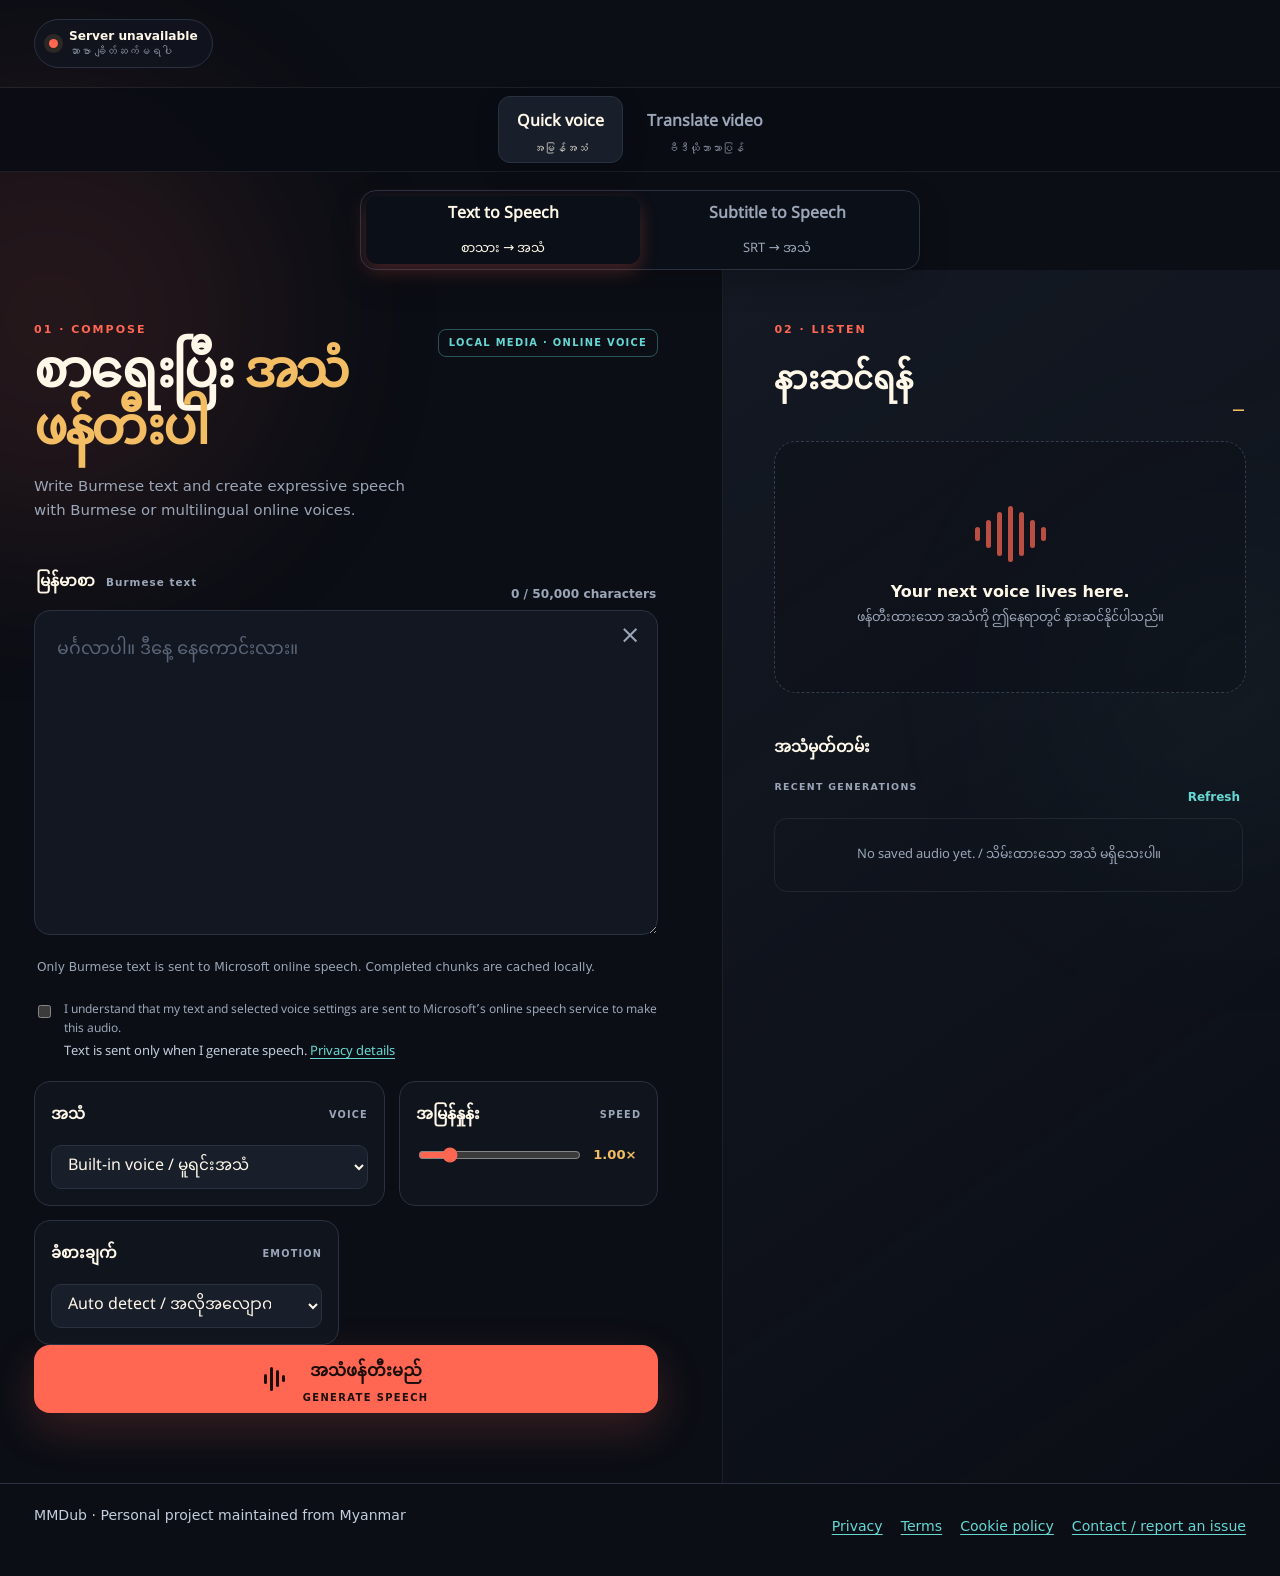
==== commit 2e55aee7: "Improve responsive studio and add privacy disclosures" ====
--- a/static/index.html
+++ b/static/index.html
@@ -7,16 +7,13 @@
   <title>MMDub · Burmese Voice & Video Studio</title>
   <link rel="icon" type="image/svg+xml" href="data:image/svg+xml,%3Csvg xmlns='http://www.w3.org/2000/svg' viewBox='0 0 64 64'%3E%3Crect width='64' height='64' rx='15' fill='%230d1018'/%3E%3Ccircle cx='32' cy='32' r='20' fill='%23ff6651'/%3E%3Cpath d='M22 32h4m4-10v20m6-15v10m6-7v4' stroke='%23fff7e8' stroke-width='4' stroke-linecap='round'/%3E%3C/svg%3E">
   <link rel="stylesheet" href="/static/styles.css">
-  <script src="/static/app.js" defer></script>
+  <script src="/static/app.js?v=20261010-voice-load-fix1" defer></script>
 </head>
 <body>
+  <a class="skip-link" href="#quickStudio">Skip to main content</a>
   <div class="ambient ambient-a"></div>
   <div class="ambient ambient-b"></div>
   <header class="topbar">
-    <a class="brand" href="/" aria-label="MMDub home">
-      <span class="brand-mark" aria-hidden="true">အ</span>
-      <span><strong>MMDub</strong><small>BURMESE VOICE &amp; VIDEO</small></span>
-    </a>
     <div id="modelStatus" class="model-status" role="status" aria-live="polite">
       <span class="status-pulse"></span>
       <span><strong>Checking model</strong><small>မော်ဒယ် စစ်ဆေးနေသည်</small></span>
@@ -63,7 +60,9 @@
         <textarea id="ttsText" rows="8" maxlength="50000" spellcheck="false" placeholder="မင်္ဂလာပါ။ ဒီနေ့ နေကောင်းလား။"></textarea>
         <button id="clearText" class="icon-button clear-button" type="button" title="Clear text" aria-label="Clear text">×</button>
       </div>
-      <p id="textHint" class="field-hint">Only Burmese text is sent to Microsoft online speech. Completed chunks are cached locally.</p>
+      <p id="textHint" class="field-hint">Burmese text and voice settings are sent to Microsoft online speech. Completed chunks are cached locally.</p>
+      <label class="consent-row external-consent"><input id="quickSpeechConsent" type="checkbox" aria-describedby="quickSpeechConsentHint"><span>I understand that my text and selected voice settings are sent to Microsoft’s online speech service to make this audio.<small id="quickSpeechConsentHint">Text is sent only when I generate speech. <a href="/privacy">Privacy details</a></small></span></label>
+      <p id="quickSpeechConsentError" class="inline-error" hidden role="alert">Check the box to continue with online speech.</p>
 
       <div class="control-grid">
         <div class="control-block voice-control">
@@ -155,17 +154,18 @@
       <div id="libraryList" class="library-list" aria-live="polite">
         <div class="library-empty">No saved audio yet. / သိမ်းထားသော အသံ မရှိသေးပါ။</div>
       </div>
-      <p class="license-note">For personal and noncommercial use · CC BY-NC 4.0</p>
     </aside>
   </main>
 
-  <section id="subtitleStudio" class="subtitle-studio studio-view" hidden>
+  <section id="subtitleStudio" class="subtitle-studio studio-view" role="main" aria-label="Subtitle to speech workspace" tabindex="-1" hidden>
     <section class="subtitle-input-panel" aria-labelledby="subtitleTitle">
-      <div class="section-heading"><div><p class="eyebrow">SUBTITLE TO SPEECH</p><h1 id="subtitleTitle">SRT စာတန်းကို <em>အသံပြောင်းပါ</em></h1><p>Paste or import Burmese subtitles. The narration follows every cue's original timestamp.</p></div><span class="private-badge">SRT STAYS LOCAL</span></div>
+      <div class="section-heading"><div><p class="eyebrow">SUBTITLE TO SPEECH</p><h1 id="subtitleTitle">SRT စာတန်းကို <em>အသံပြောင်းပါ</em></h1><p>Paste or import Burmese subtitles. The narration follows every cue's original timestamp.</p></div><span class="private-badge">ONLINE VOICE</span></div>
       <label class="srt-upload" for="subtitleFile"><input id="subtitleFile" type="file" accept=".srt,application/x-subrip,text/plain"><strong>Import an SRT file</strong><small>UTF-8 · maximum 50 minutes</small></label>
       <label class="field-label" for="subtitleText"><span>SRT subtitles <small>စာတန်း</small></span><span id="subtitleCount" class="count">0 cues</span></label>
       <textarea id="subtitleText" rows="15" spellcheck="false" placeholder="1&#10;00:00:00,000 --> 00:00:03,000&#10;မင်္ဂလာပါ။"></textarea>
       <p class="field-hint">If narration is longer than its timestamp window, it is carefully sped up and listed as a timing warning.</p>
+      <label class="consent-row external-consent"><input id="subtitleSpeechConsent" type="checkbox" aria-describedby="subtitleSpeechConsentHint"><span>I understand that subtitle text and selected voice settings are sent to Microsoft’s online speech service to make this audio.<small id="subtitleSpeechConsentHint">Text is sent only when I generate narration. <a href="/privacy">Privacy details</a></small></span></label>
+      <p id="subtitleSpeechConsentError" class="inline-error" hidden role="alert">Check the box to continue with online speech.</p>
       <div class="subtitle-controls">
         <label>Voice<select id="subtitleVoice"></select></label>
         <label>Speed<input id="subtitleSpeed" type="number" min=".8" max="2" step=".05" value="1"></label>
@@ -188,7 +188,7 @@
     </aside>
   </section>
 
-  <section id="projectStudio" class="project-studio studio-view" hidden>
+  <section id="projectStudio" class="project-studio studio-view" role="main" aria-label="Long-form voice workspace" tabindex="-1" hidden>
     <header class="project-toolbar">
       <div>
         <p class="eyebrow">LONG-FORM STUDIO</p>
@@ -269,6 +269,8 @@
             <span class="generate-icon" aria-hidden="true"><i></i><i></i><i></i><i></i></span>
             <span><strong>Render narration</strong><small>အသံရှည် ဖန်တီးမည်</small></span>
           </button>
+          <label class="consent-row external-consent"><input id="projectSpeechConsent" type="checkbox"><span>I understand that my project script and voice settings are sent to Microsoft’s online speech service when rendering.<small>Only sent when you render. <a href="/privacy">Privacy details</a></small></span></label>
+          <p id="projectSpeechConsentError" class="inline-error" hidden role="alert">Confirm online speech processing before rendering.</p>
           <div id="renderProgress" class="progress-card" hidden aria-live="polite">
             <div class="progress-copy"><span id="renderMessage">Preparing…</span><strong id="renderPercent">0%</strong></div>
             <div class="progress-track"><span id="renderBar"></span></div>
@@ -288,10 +290,10 @@
     </div>
   </section>
 
-  <section id="videoStudio" class="video-studio studio-view" hidden>
+  <section id="videoStudio" class="video-studio studio-view" role="main" aria-label="Video dubbing workspace" tabindex="-1" hidden>
     <header class="project-toolbar video-hero">
       <div><p class="eyebrow">ANY LANGUAGE → BURMESE</p><h1>Link, translate, and <em>keep 1× video</em></h1><p>Upload a video or paste a RedNote link. Available subtitles are reused; otherwise fast local transcription detects the language automatically.</p></div>
-      <div class="privacy-stack"><span class="private-badge">VIDEO STAYS LOCAL</span><button id="openGeminiKeys" class="secondary-button" type="button">Translation keys</button></div>
+      <div class="privacy-stack"><span class="private-badge">SOURCE VIDEO NOT SENT TO VOICE</span><button id="openGeminiKeys" class="secondary-button" type="button">Translation keys</button></div>
     </header>
 
     <ol class="video-steps" aria-label="Dubbing workflow">
@@ -319,13 +321,16 @@
           <label>RedNote / Xiaohongshu share link<input id="rednoteUrl" type="text" inputmode="url" placeholder="Paste the link or the complete copied share message" autocomplete="off"></label>
           <div class="rednote-quality"><strong>Best available quality</strong><span>H.264 MP4 preferred · interrupted downloads resume</span></div>
           <label class="permission-check"><input id="rednotePermission" type="checkbox"><span>I have permission to download and repurpose this video.</span></label>
-          <p class="field-hint">You can paste the entire message from RedNote’s Share button. The link is encrypted for resume. The app tries anonymous access, then your signed-in Chrome or Edge session without copying browser cookies.</p>
+          <label class="permission-check"><input id="rednoteCookieConsent" type="checkbox"><span>If anonymous download fails, allow MMDub to read my signed-in Chrome or Edge session for this download.</span></label>
+          <p class="field-hint">You can paste the entire message from RedNote’s Share button. The link is encrypted for resume. Browser session cookies are used only if you check the separate opt-in below; they are read temporarily and sent to RedNote to authenticate.</p>
         </div>
         <fieldset class="translation-choice">
           <legend>How should the Burmese translation be added?</legend>
           <label><input type="radio" name="videoTranslationMode" value="manual" checked><span><strong>Manual SRT</strong><small>Fastest handoff · copy transcript and import your translation</small></span></label>
           <label><input type="radio" name="videoTranslationMode" value="gemini"><span><strong>Gemini automatic</strong><small>Send transcript text to your saved Gemini key</small></span></label>
         </fieldset>
+        <label id="geminiConsentRow" class="permission-check gemini-consent" hidden><input id="geminiTranslationConsent" type="checkbox"><span>I understand the source transcript will be sent to Google Gemini for translation. Google’s data handling depends on the API service and account terms; I will not submit sensitive or confidential material.</span></label>
+        <p id="geminiConsentHint" class="field-hint gemini-consent" hidden>Manual SRT does not send transcript text to Google. <a href="/privacy">See privacy details and Google’s terms</a>.</p>
         <div class="video-settings-grid">
           <label>Voice<select id="videoVoice"></select></label>
           <label hidden>Quality<select id="videoQuality"><option value="balanced">Online</option></select></label>
@@ -336,7 +341,7 @@
           <label class="check-setting"><input id="mirrorOnImport" type="checkbox" checked><span>Mirror horizontally before review<small>Preview and export orientation; original file stays intact.</small></span></label>
         </div>
         <div class="video-experience-row">
-          <p><strong>Natural spoken Burmese</strong><small>Manual SRT is private and fastest; Gemini can optionally adapt conversation, explanation, news, or storytelling.</small></p>
+          <p><strong>Spoken-style Burmese</strong><small>Manual SRT keeps translation text out of Gemini; optional Gemini translation can adapt conversation, explanation, news, or storytelling.</small></p>
           <label class="sound-toggle"><input id="completionSound" type="checkbox" checked><span>Completion sound<small>Review + export alerts</small></span></label>
         </div>
         <details class="video-note"><summary>How privacy and online voice work</summary><p>Video and source audio stay on this computer. Manual SRT mode sends no transcript anywhere. Gemini mode sends transcript text to Gemini. After approval, only Burmese narration text is sent to Microsoft online speech.</p></details>
@@ -385,7 +390,7 @@
               <button id="editorUndo" type="button">Undo</button><button id="editorRedo" type="button">Redo</button>
               <button id="previewTimeline" type="button">Preview all</button><button id="addCaptionCue" type="button">Add timed sentence</button><span id="editSaveState" role="status">Saved</span>
             </div>
-            <div class="editor-preview"><video id="sourcePreview" controls preload="metadata"></video><div id="blurPreview" class="blur-preview" tabindex="0" aria-label="Original subtitle blur region"></div><div id="captionPreview" class="caption-preview" tabindex="0"><span class="caption-burmese"></span><span class="caption-original"></span></div></div>
+            <div class="editor-preview"><video id="sourcePreview" controls preload="metadata" aria-label="Source video preview"></video><div id="blurPreview" class="blur-preview" tabindex="0" aria-label="Original subtitle blur region"></div><div id="captionPreview" class="caption-preview" tabindex="0"><span class="caption-burmese"></span><span class="caption-original"></span></div></div>
             <div id="sceneTimeline" class="scene-timeline" aria-live="polite"><span class="timeline-range"></span><strong>Select a scene to inspect its cue</strong></div>
             <div class="mix-settings">
               <input id="captionBurn" type="checkbox" hidden aria-hidden="true">
@@ -407,6 +412,8 @@
               <label><input type="radio" name="videoExportMode" value="voiceover_only"><span><strong>Voice-over only</strong><small>Narration and ambience without burned subtitles</small></span></label>
               <label><input type="radio" name="videoExportMode" value="subtitles_only"><span><strong>Subtitles only</strong><small>Keep original audio and skip online voice generation</small></span></label>
             </fieldset>
+            <label class="permission-check external-consent" id="videoSpeechConsentRow"><input id="videoSpeechConsent" type="checkbox"><span>For voice-over or scene previews, I agree to send Burmese narration text and voice settings to Microsoft’s online speech service. This is not needed for subtitle-only export.</span></label>
+            <p id="videoSpeechConsentError" class="inline-error" hidden role="alert">Confirm online speech processing before generating narration.</p>
             <div id="exportCheckpoint" class="export-checkpoint" hidden aria-live="polite"></div>
             <section class="blur-controls" aria-labelledby="blurTitle">
               <div><p class="eyebrow">ORIGINAL SUBTITLE</p><h3 id="blurTitle">Blur source captions</h3><span id="blurConfidence" class="field-hint">Detection pending</span></div>
@@ -422,7 +429,7 @@
             <button id="renderVideo" class="generate-button" type="button"><span class="generate-icon" aria-hidden="true"><i></i><i></i><i></i><i></i></span><span><strong>Export approved video</strong><small>အသံဖန်တီးပြီး ပုံနှင့်ညှိမည်</small></span></button>
           </div>
           <div id="videoResult" class="video-result" hidden>
-            <video id="dubbedVideo" controls preload="metadata"></video>
+            <video id="dubbedVideo" controls preload="metadata" aria-label="Finished Burmese video"></video>
             <div class="video-result-actions">
               <button id="editAgain" class="secondary-button" type="button">Edit again</button>
               <a id="downloadDubbedVideo" class="download-button" href="#" download>Download Burmese MP4</a>
@@ -436,7 +443,7 @@
     </div>
   </section>
 
-  <section id="batchStudio" class="batch-studio studio-view" hidden>
+  <section id="batchStudio" class="batch-studio studio-view" role="main" aria-label="Batch voice workspace" tabindex="-1" hidden>
     <header class="project-toolbar">
       <div><p class="eyebrow">VIDEO VOICEOVER QUEUE</p><h1>ဗီဒီယိုများအတွက် <em>အသံတန်းစီ</em></h1><p>Add many scripts, assign a voice to each, and let the GPU render them one at a time.</p></div>
       <button id="newBatch" class="primary-button" type="button">+ New batch</button>
@@ -452,6 +459,8 @@
         </div>
         <p class="field-hint">CSV columns: video_name, script, voice, speed, quality, delivery</p>
         <div id="batchItems" class="batch-items"></div>
+        <label class="consent-row external-consent"><input id="batchSpeechConsent" type="checkbox"><span>I understand that batch scripts and voice settings are sent to Microsoft’s online speech service when rendered.<small>Only sent while processing each item. <a href="/privacy">Privacy details</a></small></span></label>
+        <p id="batchSpeechConsentError" class="inline-error" hidden role="alert">Confirm online speech processing before starting a batch.</p>
         <div id="batchError" class="inline-error" hidden role="alert"></div>
         <button id="startBatch" class="generate-button" type="button"><span class="generate-icon"><i></i><i></i><i></i><i></i></span><span><strong>Start batch</strong><small>တစ်ခုပြီးတစ်ခု ဖန်တီးမည်</small></span></button>
       </section>
@@ -565,10 +574,10 @@
 
   <dialog id="geminiDialog">
     <form id="geminiForm" method="dialog">
-      <div class="dialog-head"><div><p class="eyebrow">TRANSLATION ACCESS</p><h2>Gemini API keys</h2><p>Keep one key per line. Keys are encrypted for your Windows account and automatically rotate if a key or model fails.</p></div><button id="closeGeminiDialog" class="icon-button" type="button" aria-label="Close">×</button></div>
+      <div class="dialog-head"><div><p class="eyebrow">TRANSLATION ACCESS</p><h2>Gemini API keys</h2><p>Paste your key or keys into the box below, one per line. They are encrypted for your Windows account and automatically rotate if a key or model fails.</p></div><button id="closeGeminiDialog" class="icon-button" type="button" aria-label="Close">×</button></div>
       <div id="savedKeyStatus" class="key-status">No keys saved.</div>
       <label class="stacked-label">Add or replace keys<textarea id="geminiKeys" rows="7" spellcheck="false" autocomplete="off" placeholder="Paste one key per line"></textarea></label>
-      <p class="field-hint">The studio never displays a saved key again. Saving replaces the current encrypted pool.</p>
+      <p class="field-hint">Keys are saved only on this computer in encrypted local storage. They are never included in the GitHub repository or displayed again. Saving replaces the current encrypted pool.</p>
       <div id="geminiError" class="inline-error" hidden role="alert"></div>
       <div class="dialog-actions"><button id="clearGeminiKeys" class="secondary-button" type="button">Remove saved keys</button><button id="testGeminiKeys" class="secondary-button" type="button">Test saved keys</button><button id="saveGeminiKeys" class="primary-button" type="submit">Encrypt &amp; save</button></div>
     </form>
@@ -586,5 +595,21 @@
   </dialog>
 
   <div id="toast" class="toast" hidden role="status" aria-live="polite"></div>
+  <footer class="site-footer" aria-label="Legal and project information">
+    <span>MMDub · Personal project maintained from Myanmar</span>
+    <nav aria-label="Policies"><a href="/privacy">Privacy</a><a href="/terms">Terms</a><a href="/cookies">Cookie policy</a><a href="https://github.com/koko986/MMDub/issues" target="_blank" rel="noopener noreferrer">Contact / report an issue</a></nav>
+  </footer>
+  <script>
+    if (new URLSearchParams(window.location.search).get("view") === "video") {
+      document.getElementById("quickStudio").hidden = true;
+      document.getElementById("videoStudio").hidden = false;
+      document.getElementById("voiceModeSwitch").hidden = true;
+      document.getElementById("quickTab").classList.remove("active");
+      document.getElementById("quickTab").setAttribute("aria-selected", "false");
+      document.getElementById("videoTab").classList.add("active");
+      document.getElementById("videoTab").setAttribute("aria-selected", "true");
+      document.querySelector(".skip-link").href = "#videoStudio";
+    }
+  </script>
 </body>
 </html>
--- a/static/styles.css
+++ b/static/styles.css
@@ -29,10 +29,6 @@
 .ambient-b { width: 360px; height: 360px; background: var(--cyan); right: -130px; bottom: 4%; opacity: .08; }
 
 .topbar { position: relative; z-index: 2; height: 88px; display: flex; align-items: center; justify-content: space-between; max-width: 1480px; margin: 0 auto; padding: 0 34px; border-bottom: 1px solid var(--line-soft); }
-.brand { color: var(--text); text-decoration: none; display: flex; align-items: center; gap: 13px; }
-.brand-mark { width: 46px; height: 46px; display: grid; place-items: center; border-radius: 15px; color: var(--ink); background: var(--accent); font-size: 1.45rem; font-weight: 800; transform: rotate(-4deg); box-shadow: 0 10px 35px rgba(255,103,83,.2); }
-.brand strong { display: block; font-size: 1.05rem; line-height: 1.2; }
-.brand small { display: block; margin-top: 3px; color: var(--muted); font: 700 .66rem/1 system-ui, sans-serif; letter-spacing: .15em; }
 
 .model-status { display: flex; align-items: center; gap: 11px; border: 1px solid var(--line); background: rgba(18,23,34,.72); padding: 9px 14px; border-radius: 999px; backdrop-filter: blur(14px); }
 .model-status strong, .model-status small { display: block; font-family: system-ui, sans-serif; }
@@ -223,7 +219,7 @@
 }
 @media (max-width: 620px) {
   .topbar { height: 78px; padding: 0 18px; }
-  .brand small, .model-status small { display: none; }
+  .model-status small { display: none; }
   .model-status { padding: 10px 12px; }
   main { min-height: calc(100vh - 78px); }
   .runtime-panel { align-items: stretch; flex-direction: column; margin: 14px 14px 0; padding: 15px; }
@@ -628,3 +624,41 @@
 @font-face { font-family:"Pyidaungsu"; src:url("/static/fonts/Pyidaungsu.ttf") format("truetype"); font-display:swap; }
 @font-face { font-family:"TharLon"; src:url("/static/fonts/TharLon.ttf") format("truetype"); font-display:swap; }
 @font-face { font-family:"Myanmar Sans Pro"; src:url("/static/fonts/MyanmarSansPro.ttf") format("truetype"); font-display:swap; }
+
+/* Legal pages, explicit online-processing consent, and keyboard entry. */
+.skip-link { position:fixed; z-index:10000; top:8px; left:8px; transform:translateY(-160%); padding:12px 16px; border-radius:10px; color:var(--ink); background:var(--cyan); font-weight:800; }
+.skip-link:focus { transform:translateY(0); }
+.external-consent { max-width:850px; margin:12px 0 18px; }
+.external-consent span { line-height:1.5; }
+.external-consent small { display:block; margin-top:4px; color:#c3cede; font-size:.82rem; }
+.external-consent a, .site-footer a, .legal-document a { color:var(--cyan); text-underline-offset:3px; }
+.inline-error { color:#ffb5aa; }
+.site-footer { position:relative; z-index:1; display:flex; flex-wrap:wrap; justify-content:space-between; gap:12px 24px; max-width:1480px; margin:0 auto; padding:20px 34px 28px; border-top:1px solid var(--line); color:#c3cede; font:.88rem/1.6 system-ui,sans-serif; }
+.site-footer nav { display:flex; flex-wrap:wrap; gap:8px 18px; }
+.site-footer a { min-height:44px; display:inline-flex; align-items:center; }
+.legal-page { min-height:100vh; }
+.legal-header { height:auto; min-height:72px; }
+.legal-main { display:block; min-height:calc(100vh - 150px); padding:clamp(26px,5vw,60px) 24px; }
+.legal-document { max-width:860px; margin:0 auto; padding:clamp(20px,4vw,48px); border:1px solid var(--line); border-radius:var(--radius); background:rgba(18,23,34,.94); }
+.legal-document h1 { font-size:clamp(2rem,4vw,3.2rem); }
+.legal-document h2 { margin:34px 0 10px; font-size:1.2rem; }
+.legal-document p, .legal-document li { color:#e0e6ef; font:1rem/1.7 system-ui,sans-serif; }
+.legal-document li + li { margin-top:8px; }
+.legal-document .legal-meta { color:#c3cede; font-size:.9rem; }
+.legal-document .legal-callout { padding:14px 16px; border:1px solid rgba(243,189,99,.5); border-radius:12px; background:rgba(243,189,99,.08); }
+.legal-nav { display:flex; flex-wrap:wrap; gap:8px; margin:18px 0 30px; }
+.legal-nav a { display:inline-flex; min-height:44px; align-items:center; padding:0 12px; border:1px solid var(--line); border-radius:10px; text-decoration:none; }
+.legal-nav a[aria-current="page"] { border-color:var(--cyan); color:var(--text); }
+@media (max-width:760px) {
+  .mode-tabs { width:100%; min-width:0; justify-content:stretch; padding-inline:8px; }
+  .mode-tabs button { flex:1 1 0; min-width:0; padding-inline:4px; overflow-wrap:anywhere; }
+  .video-studio, .video-layout, .video-source-card, .video-work-card { width:100%; min-width:0; max-width:100%; }
+  .video-steps { width:100%; min-width:0; grid-template-columns:repeat(2,minmax(0,1fr)); }
+  .video-steps li { width:100%; min-width:0; padding:9px 7px; }
+  .video-steps li span { flex:1 1 0; min-width:0; overflow-wrap:anywhere; }
+  .video-hero > div { width:100%; min-width:0; }
+  .site-footer { padding:18px 16px 24px; }
+  .site-footer nav { gap:4px 14px; }
+  .legal-main { padding:18px 12px 32px; }
+  .legal-document { padding:22px 17px; }
+}
